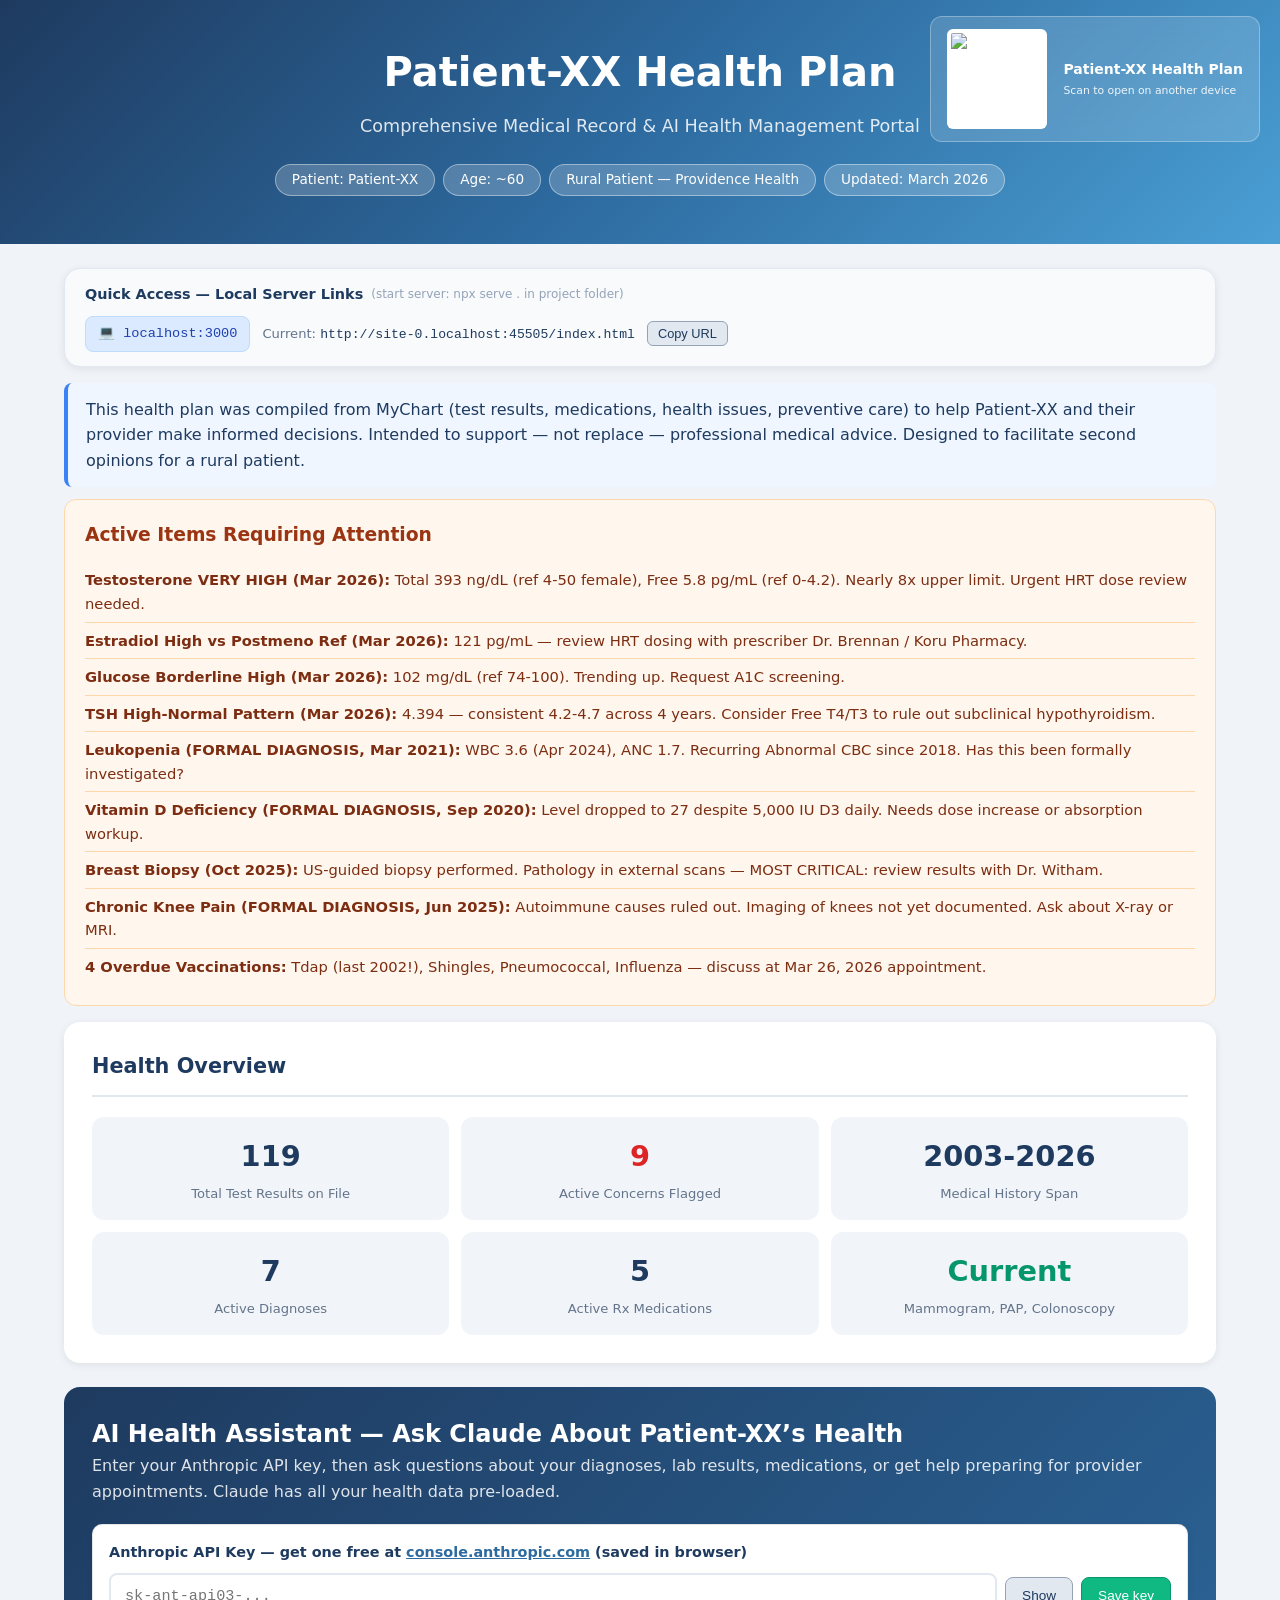
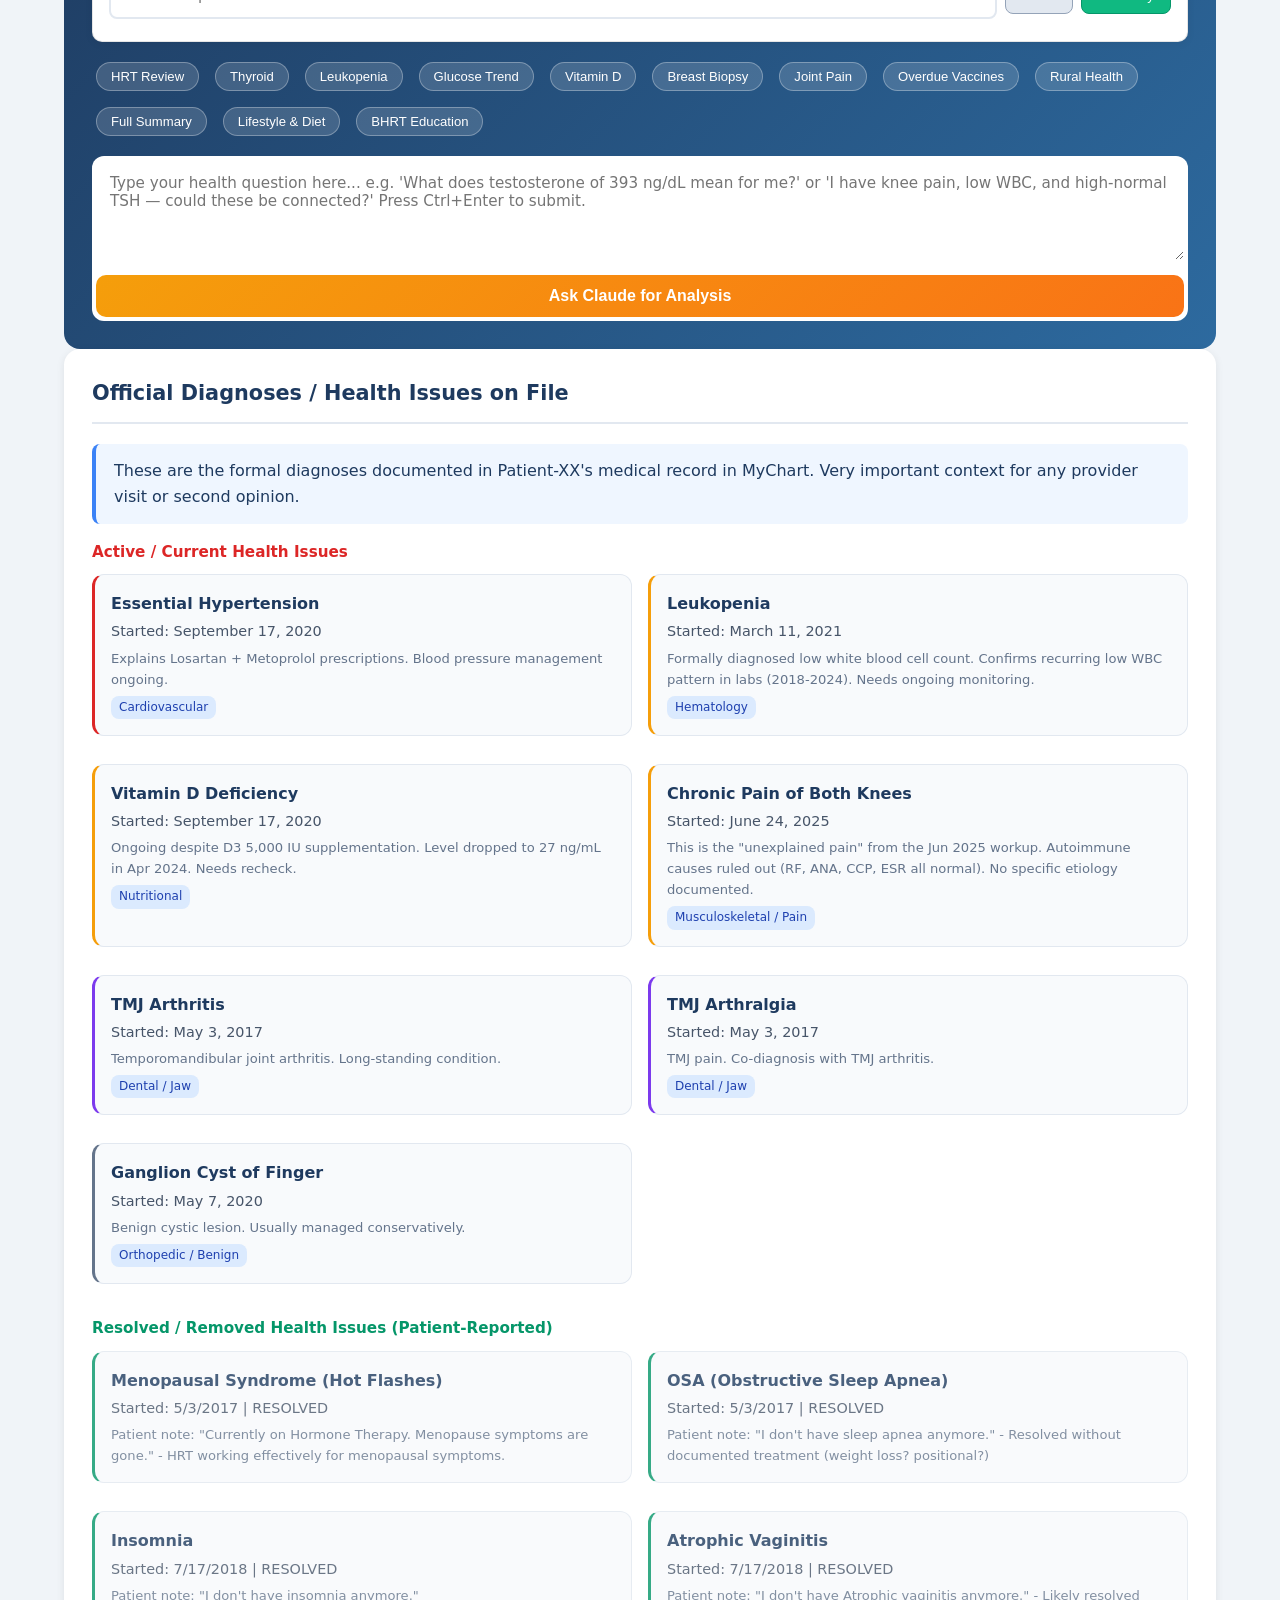
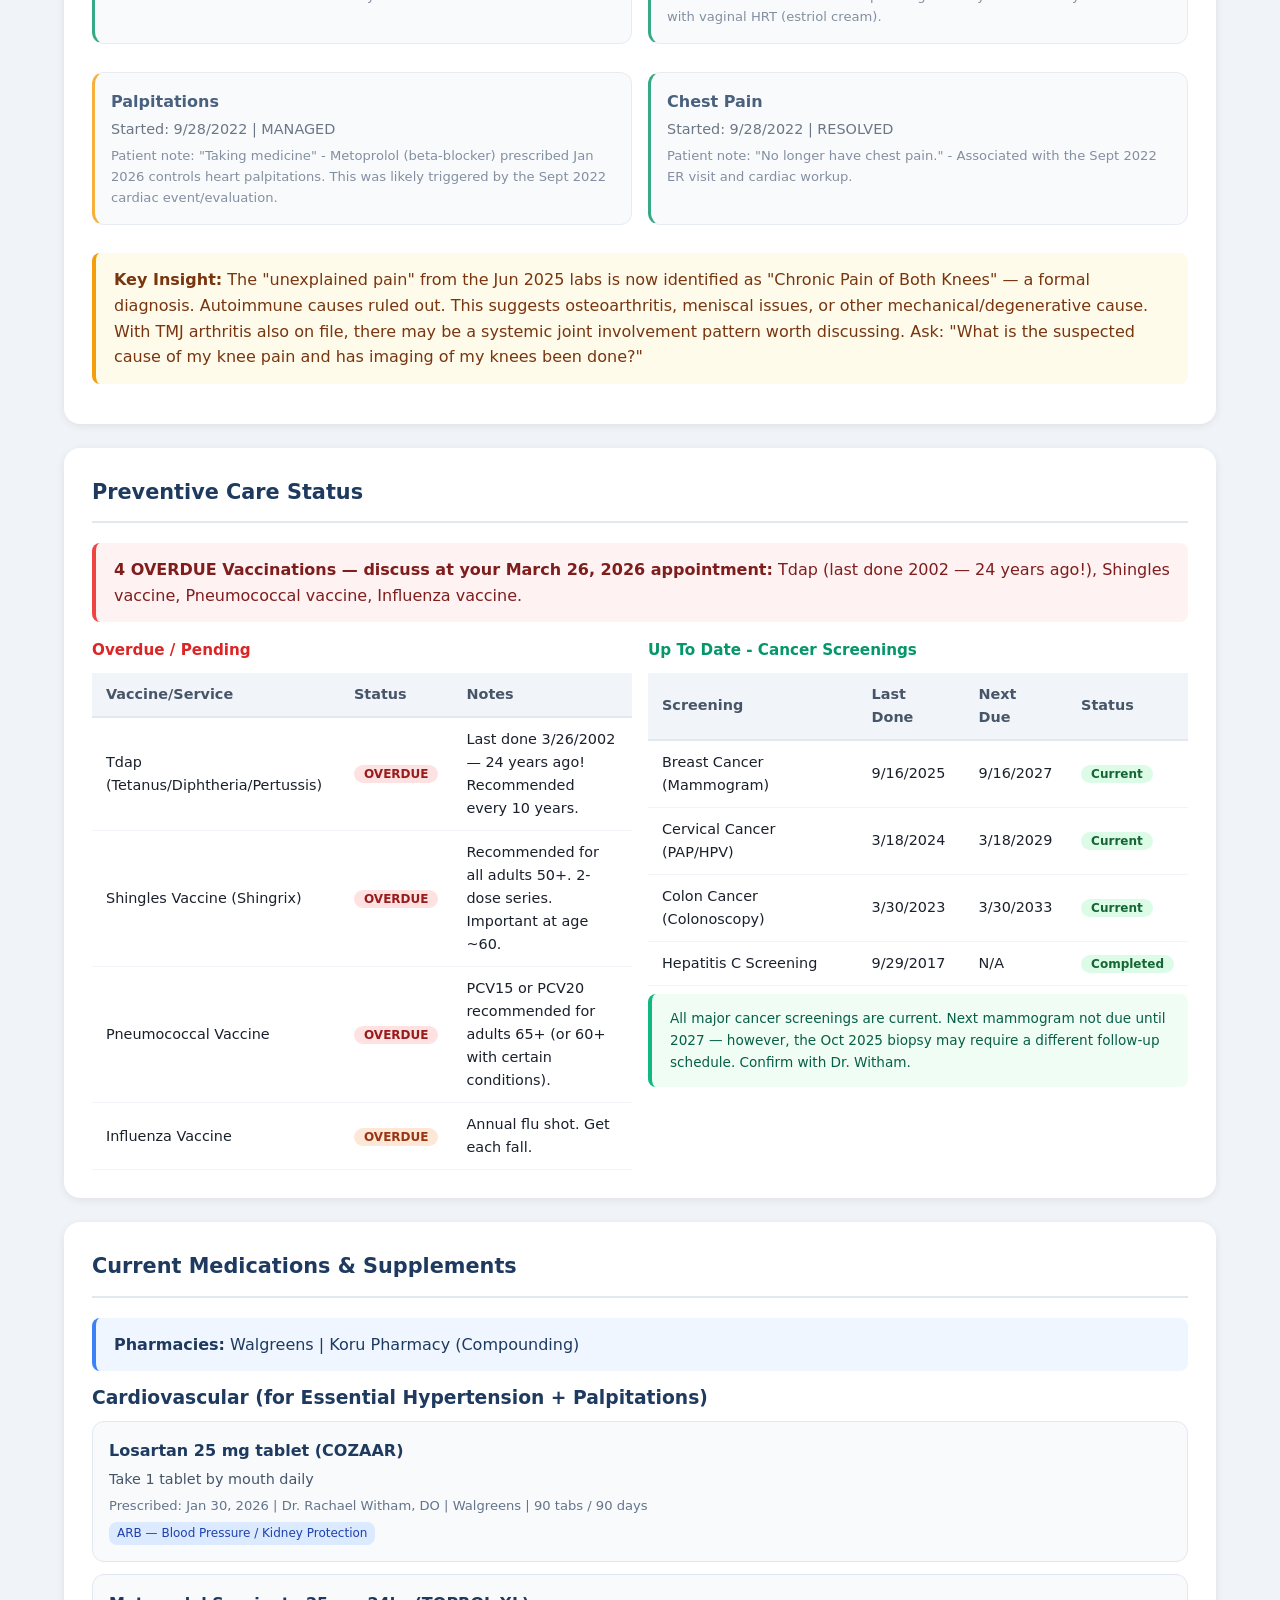
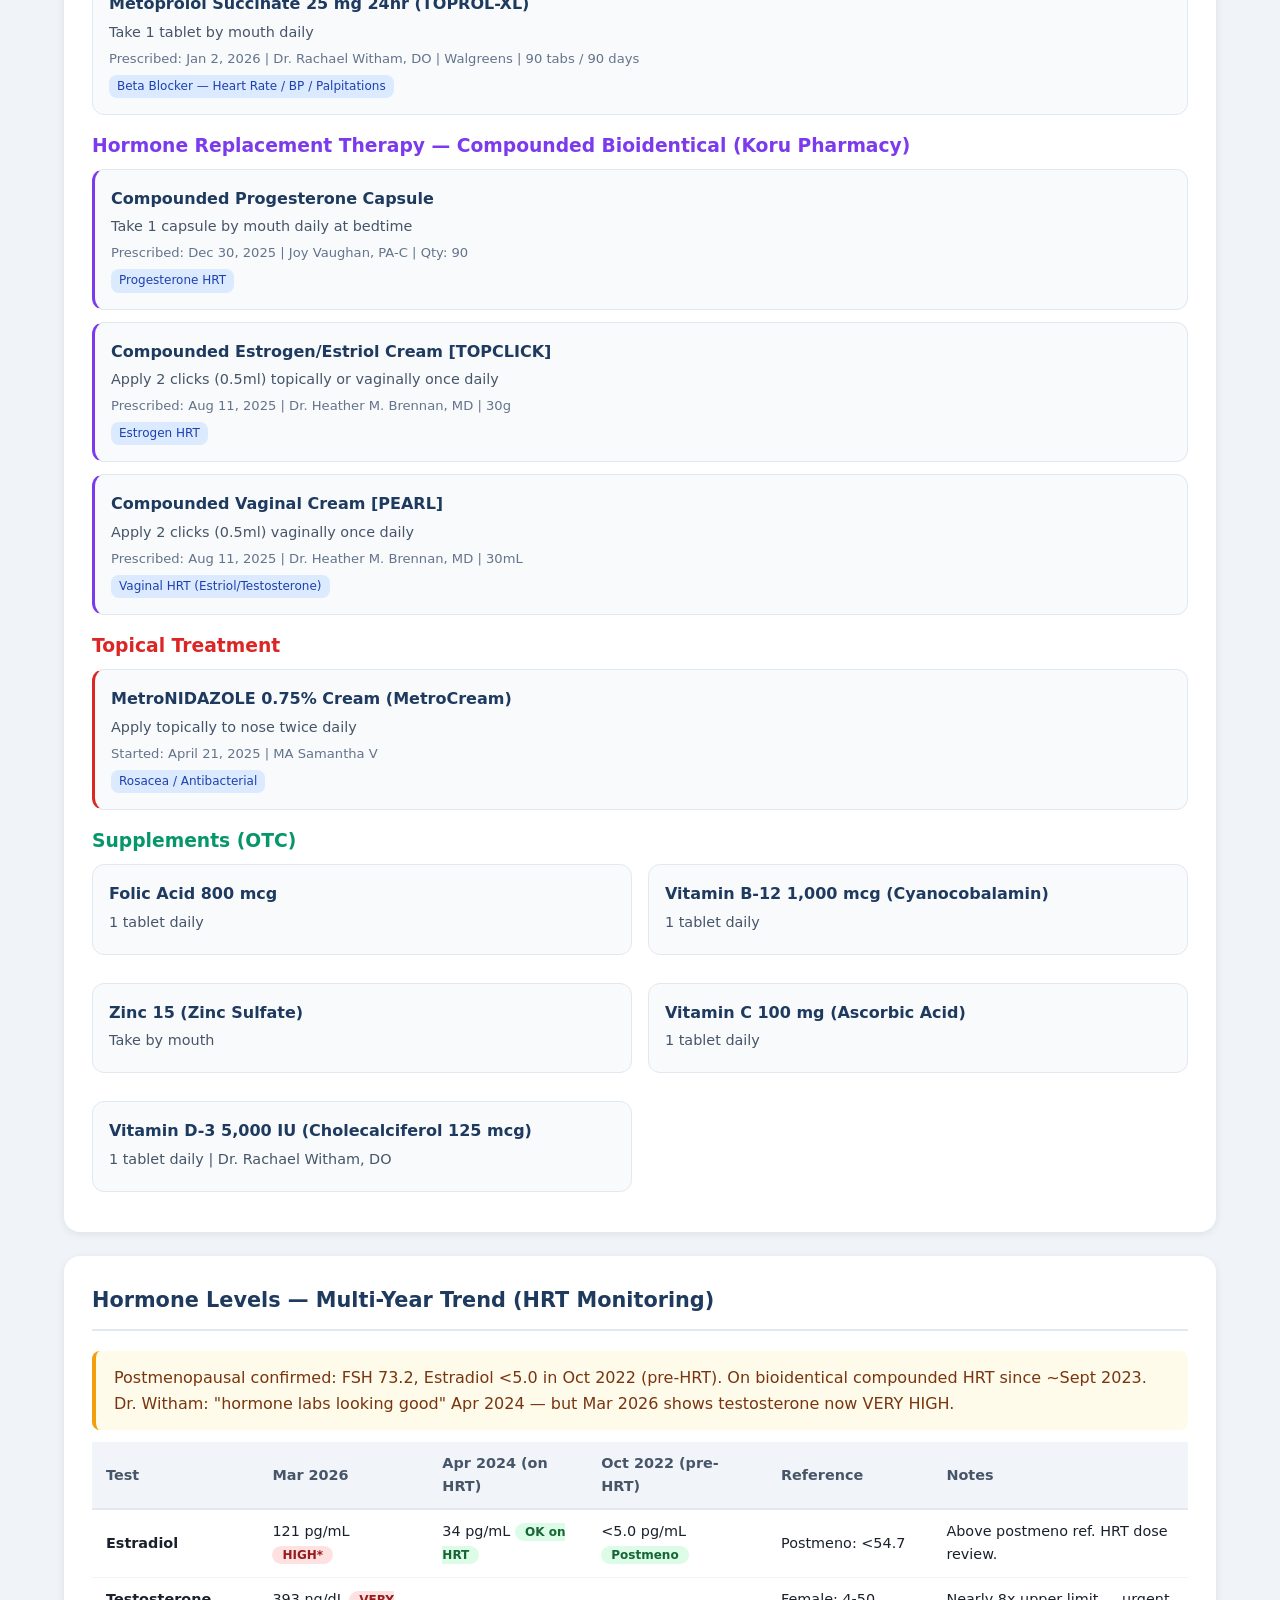
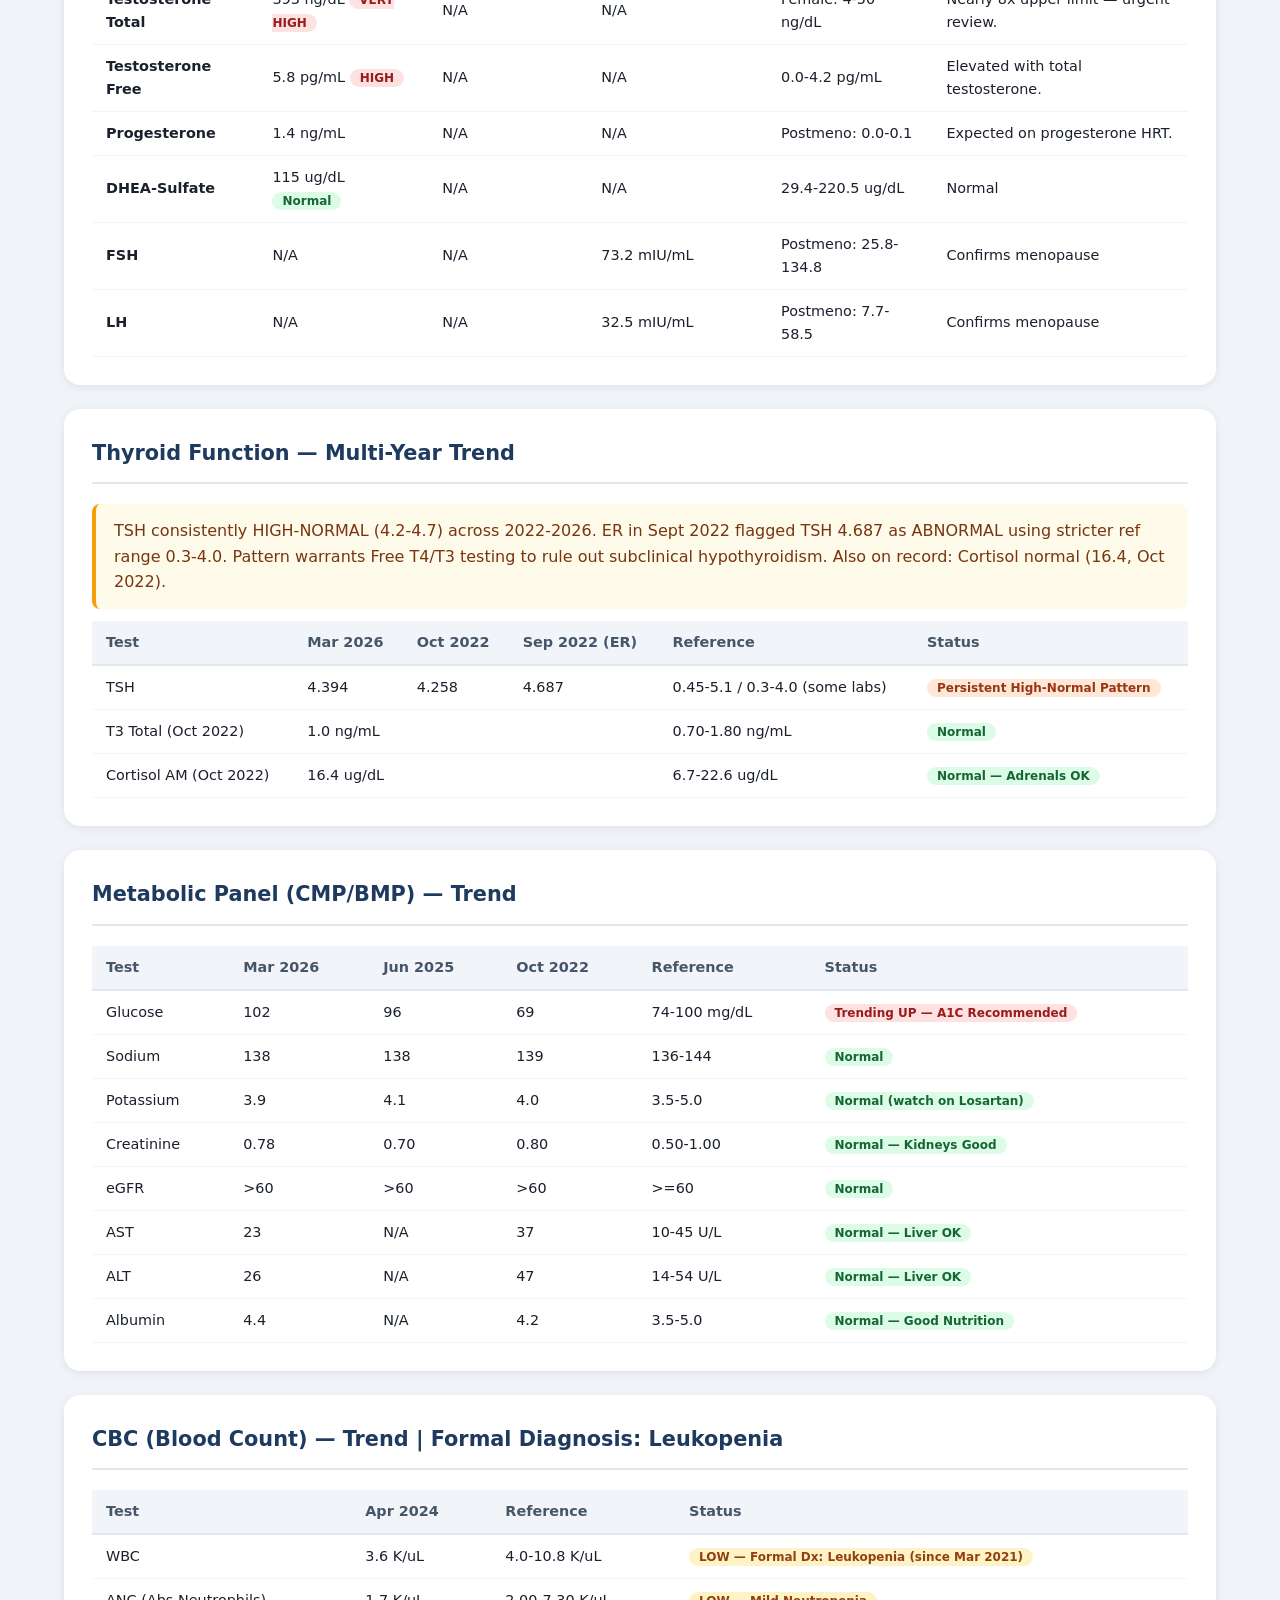
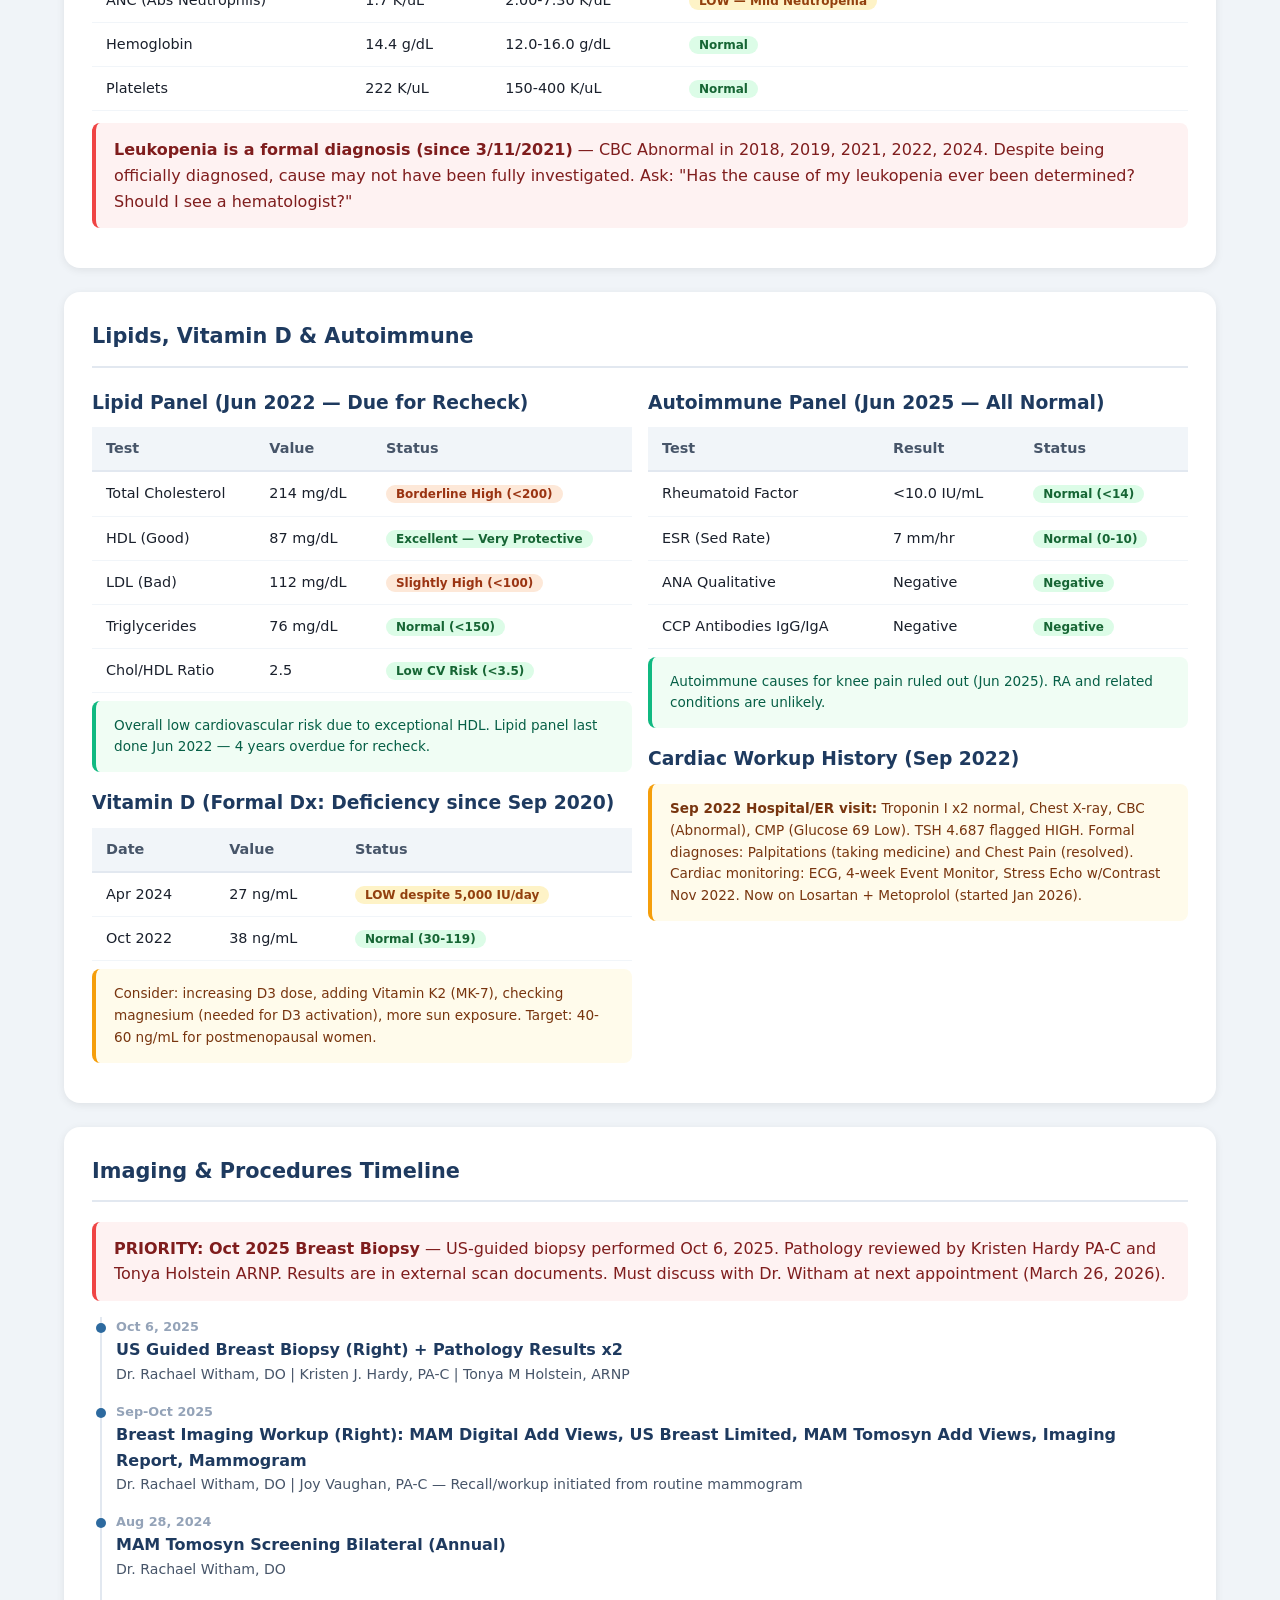
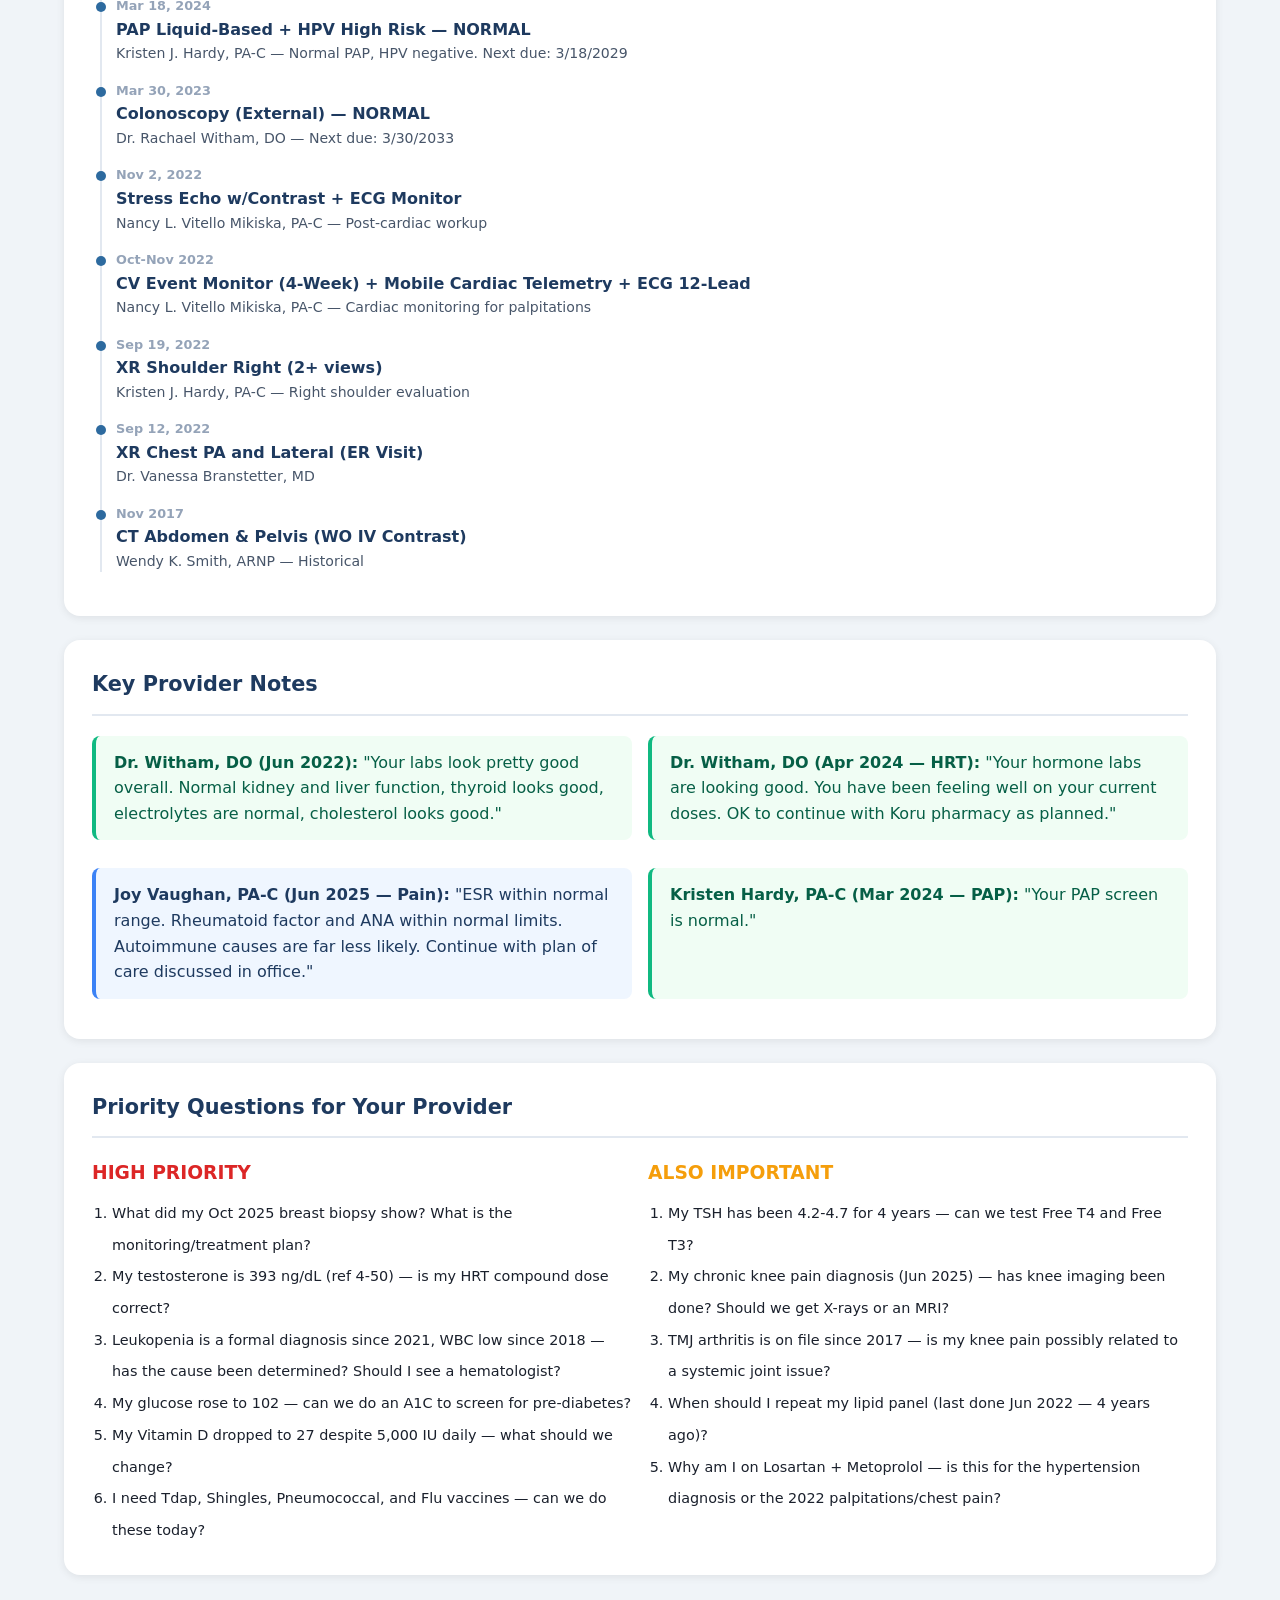
==== index.html @ 35c7b4db "Anonymize to Patient XX, add .gitignore, prep for public repo (2026-05-24) - Rename kirstenMD.html →" ====
<!DOCTYPE html>
<html lang="en">
<head>
<meta charset="UTF-8">
<meta name="viewport" content="width=device-width, initial-scale=1.0">
<title>Patient Health Plan</title>
<link rel="stylesheet" href="styles.css">
</head>
<body>
<div class="hero" style="position:relative;">
  <div class="qr-section" style="position:absolute;top:16px;right:20px;">
    <div class="qr-inner">
      <div id="qrcode"></div>
      <div class="qr-label">
        <strong id="qr-title">Patient Health Plan</strong><br>
        <small>Scan to open on another device</small>
      </div>
    </div>
  </div>
  <h1>Patient Health Plan</h1>
  <div class="subtitle">Comprehensive Medical Record &amp; AI Health Management Portal</div>
  <div id="patient-badges" style="margin-top:16px"></div>
</div>
<div class="container">
<div class="section" style="padding:14px 20px;margin-bottom:16px;background:#f8fafc;border:1px solid #e2e8f0">
  <div style="display:flex;align-items:center;gap:8px;margin-bottom:10px">
    <span style="font-weight:700;color:#1e3a5f;font-size:.9rem">Quick Access — Local Server Links</span>
    <span style="font-size:.75rem;color:#94a3b8">(start server: npx serve . in project folder)</span>
  </div>
  <div style="display:flex;flex-wrap:wrap;gap:12px;align-items:center">
    <a href="http://localhost:3000" target="_blank" style="display:inline-flex;align-items:center;gap:6px;background:#dbeafe;color:#1e40af;border-radius:8px;padding:6px 12px;font-size:.85rem;font-family:monospace;text-decoration:none;border:1px solid #bfdbfe">&#x1F4BB; localhost:3000</a>
<span style="font-size:.82rem;color:#64748b">Current: <span id="currentUrl" style="font-family:monospace;color:#1e3a5f"></span></span>
    <button onclick="navigator.clipboard.writeText(window.location.href).then(function(){var b=document.getElementById('cpyBtn');b.textContent='Copied!';setTimeout(function(){b.textContent='Copy URL'},1500)})" id="cpyBtn" style="padding:4px 10px;border:1px solid #94a3b8;border-radius:6px;background:#e2e8f0;font-size:.8rem;cursor:pointer;color:#1e3a5f">Copy URL</button>
  </div>
</div>
<!-- ============================================================ -->
<!-- PATIENT DATA SECTIONS — Update everything below for each    -->
<!-- new patient. Also update patient-data.js (CTX + metadata).  -->
<!-- ============================================================ -->
<div class="ab-info">This health plan was compiled from MyChart (test results, medications, health issues, preventive care) to help Patient-XX and their provider make informed decisions. Intended to support — not replace — professional medical advice. Designed to facilitate second opinions for a rural patient.</div><div class="kf"><h3>Active Items Requiring Attention</h3><ul>
<li><strong>Testosterone VERY HIGH (Mar 2026):</strong> Total 393 ng/dL (ref 4-50 female), Free 5.8 pg/mL (ref 0-4.2). Nearly 8x upper limit. Urgent HRT dose review needed.</li>
<li><strong>Estradiol High vs Postmeno Ref (Mar 2026):</strong> 121 pg/mL — review HRT dosing with prescriber Dr. Brennan / Koru Pharmacy.</li>
<li><strong>Glucose Borderline High (Mar 2026):</strong> 102 mg/dL (ref 74-100). Trending up. Request A1C screening.</li>
<li><strong>TSH High-Normal Pattern (Mar 2026):</strong> 4.394 — consistent 4.2-4.7 across 4 years. Consider Free T4/T3 to rule out subclinical hypothyroidism.</li>
<li><strong>Leukopenia (FORMAL DIAGNOSIS, Mar 2021):</strong> WBC 3.6 (Apr 2024), ANC 1.7. Recurring Abnormal CBC since 2018. Has this been formally investigated?</li>
<li><strong>Vitamin D Deficiency (FORMAL DIAGNOSIS, Sep 2020):</strong> Level dropped to 27 despite 5,000 IU D3 daily. Needs dose increase or absorption workup.</li>
<li><strong>Breast Biopsy (Oct 2025):</strong> US-guided biopsy performed. Pathology in external scans — MOST CRITICAL: review results with Dr. Witham.</li>
<li><strong>Chronic Knee Pain (FORMAL DIAGNOSIS, Jun 2025):</strong> Autoimmune causes ruled out. Imaging of knees not yet documented. Ask about X-ray or MRI.</li>
<li><strong>4 Overdue Vaccinations:</strong> Tdap (last 2002!), Shingles, Pneumococcal, Influenza — discuss at Mar 26, 2026 appointment.</li>
</ul></div><div class="section"><div class="section-title">Health Overview</div>
<div class="grid-3">
<div class="sc"><div class="sv">119</div><div class="sl">Total Test Results on File</div></div>
<div class="sc"><div class="sv" style="color:#dc2626">9</div><div class="sl">Active Concerns Flagged</div></div>
<div class="sc"><div class="sv">2003-2026</div><div class="sl">Medical History Span</div></div>
<div class="sc"><div class="sv">7</div><div class="sl">Active Diagnoses</div></div>
<div class="sc"><div class="sv">5</div><div class="sl">Active Rx Medications</div></div>
<div class="sc"><div class="sv" style="color:#059669">Current</div><div class="sl">Mammogram, PAP, Colonoscopy</div></div>
</div></div><div class="ai-box">
<h2>AI Health Assistant — Ask Claude About Patient-XX's Health</h2>
<p style="opacity:.85;margin-bottom:20px">Enter your Anthropic API key, then ask questions about your diagnoses, lab results, medications, or get help preparing for provider appointments. Claude has all your health data pre-loaded.</p>
<div class="api-key-box" style="margin-bottom:16px;background:white;border-radius:10px;padding:16px;border:1px solid rgba(0,0,0,.1);box-shadow:0 2px 8px rgba(0,0,0,.06)">
<label for="apiKey" style="font-size:.9rem;color:#1e3a5f;display:block;margin-bottom:8px;font-weight:600">Anthropic API Key — get one free at <a href="https://console.anthropic.com" target="_blank" rel="noopener" style="color:#2d6a9f;text-decoration:underline">console.anthropic.com</a> (saved in browser)</label>
<div style="display:flex;gap:8px;align-items:center;flex-wrap:wrap">
<input type="password" id="apiKey" placeholder="sk-ant-api03-..." autocomplete="off" tabindex="1" style="flex:1;min-width:200px;padding:12px 14px;border-radius:8px;border:2px solid #e2e8f0;font-size:.95rem;color:#1a202c;background:#fff;font-family:monospace" aria-label="API Key">
<button type="button" id="apiKeyToggle" style="padding:10px 16px;border-radius:8px;border:1px solid #94a3b8;background:#e2e8f0;color:#1e3a5f;font-size:.85rem;cursor:pointer;white-space:nowrap">Show</button>
<button type="button" id="apiKeySave" style="padding:10px 16px;border-radius:8px;border:1px solid #059669;background:#10b981;color:white;font-size:.85rem;cursor:pointer">Save key</button>
</div>
<span id="apiKeyStatus" style="font-size:.8rem;color:#059669;margin-top:6px;display:block"></span>
</div>
<div style="display:flex;flex-wrap:wrap;gap:8px;margin-bottom:16px">
<button class="qbtn" onclick="sq('What do my most recent hormone levels mean for my HRT dosing?')">HRT Review</button>
<button class="qbtn" onclick="sq('My TSH has been 4.2-4.7 for years. Could I have subclinical hypothyroidism?')">Thyroid</button>
<button class="qbtn" onclick="sq('I have a formal diagnosis of leukopenia since 2021 with WBC low since 2018. What could cause this?')">Leukopenia</button>
<button class="qbtn" onclick="sq('My glucose rose from 96 to 102. Should I be concerned about diabetes risk?')">Glucose Trend</button>
<button class="qbtn" onclick="sq('My Vitamin D dropped to 27 despite 5,000 IU daily. What should I do?')">Vitamin D</button>
<button class="qbtn" onclick="sq('I had a breast biopsy in Oct 2025. What follow-up questions should I ask my doctor?')">Breast Biopsy</button>
<button class="qbtn" onclick="sq('I have chronic knee pain and TMJ arthritis. Could these be related? What could be causing both?')">Joint Pain</button>
<button class="qbtn" onclick="sq('What vaccines am I overdue for and why are they important at age 60?')">Overdue Vaccines</button>
<button class="qbtn" onclick="sq('I am a rural patient with limited specialist access. What telehealth and second opinion options should I know about?')">Rural Health</button>
<button class="qbtn" onclick="sq('Can you give me a complete summary of my most important health priorities and what to discuss at my next appointment?')">Full Summary</button>
<button class="qbtn" onclick="sq('What lifestyle changes, supplements, and diet modifications would help my specific health issues?')">Lifestyle &amp; Diet</button>
<button class="qbtn" onclick="sq('What are the most important things to know about bioidentical compounded HRT and monitoring at my age?')">BHRT Education</button>
</div>
<div style="background:white;border-radius:12px;padding:4px">
<textarea class="ai-textarea" id="aiQ" placeholder="Type your health question here... e.g. 'What does testosterone of 393 ng/dL mean for me?' or 'I have knee pain, low WBC, and high-normal TSH — could these be connected?' Press Ctrl+Enter to submit."></textarea>
<button class="ai-btn" onclick="askC()">Ask Claude for Analysis</button>
</div>
<div id="loading" style="display:none;text-align:center;color:rgba(255,255,255,.9);padding:20px;font-size:1rem"><span style="display:inline-block;width:20px;height:20px;border:2px solid rgba(255,255,255,.4);border-top-color:white;border-radius:50%;animation:spin .8s linear infinite;vertical-align:middle;margin-right:10px"></span>Analyzing your complete health record with Claude...</div>
<div class="ai-response" id="aiR"></div>
</div><div class="section"><div class="section-title">Official Diagnoses / Health Issues on File</div>
<div class="ab-info" style="margin-bottom:16px">These are the formal diagnoses documented in Patient-XX's medical record in MyChart. Very important context for any provider visit or second opinion.</div>

<h3 style="color:#dc2626;margin-bottom:10px;font-size:.95rem">Active / Current Health Issues</h3>
<div class="grid-2">
<div class="mc" style="border-left:3px solid #dc2626"><div class="mn">Essential Hypertension</div><div class="md">Started: September 17, 2020</div><div class="mm">Explains Losartan + Metoprolol prescriptions. Blood pressure management ongoing.</div><span class="mt">Cardiovascular</span></div>
<div class="mc" style="border-left:3px solid #f59e0b"><div class="mn">Leukopenia</div><div class="md">Started: March 11, 2021</div><div class="mm">Formally diagnosed low white blood cell count. Confirms recurring low WBC pattern in labs (2018-2024). Needs ongoing monitoring.</div><span class="mt">Hematology</span></div>
<div class="mc" style="border-left:3px solid #f59e0b"><div class="mn">Vitamin D Deficiency</div><div class="md">Started: September 17, 2020</div><div class="mm">Ongoing despite D3 5,000 IU supplementation. Level dropped to 27 ng/mL in Apr 2024. Needs recheck.</div><span class="mt">Nutritional</span></div>
<div class="mc" style="border-left:3px solid #f59e0b"><div class="mn">Chronic Pain of Both Knees</div><div class="md">Started: June 24, 2025</div><div class="mm">This is the "unexplained pain" from the Jun 2025 workup. Autoimmune causes ruled out (RF, ANA, CCP, ESR all normal). No specific etiology documented.</div><span class="mt">Musculoskeletal / Pain</span></div>
<div class="mc" style="border-left:3px solid #7c3aed"><div class="mn">TMJ Arthritis</div><div class="md">Started: May 3, 2017</div><div class="mm">Temporomandibular joint arthritis. Long-standing condition.</div><span class="mt">Dental / Jaw</span></div>
<div class="mc" style="border-left:3px solid #7c3aed"><div class="mn">TMJ Arthralgia</div><div class="md">Started: May 3, 2017</div><div class="mm">TMJ pain. Co-diagnosis with TMJ arthritis.</div><span class="mt">Dental / Jaw</span></div>
<div class="mc" style="border-left:3px solid #64748b"><div class="mn">Ganglion Cyst of Finger</div><div class="md">Started: May 7, 2020</div><div class="mm">Benign cystic lesion. Usually managed conservatively.</div><span class="mt">Orthopedic / Benign</span></div>
</div>

<h3 style="color:#059669;margin:20px 0 10px;font-size:.95rem">Resolved / Removed Health Issues (Patient-Reported)</h3>
<div class="grid-2">
<div class="mc" style="opacity:.8;border-left:3px solid #059669"><div class="mn">Menopausal Syndrome (Hot Flashes)</div><div class="md">Started: 5/3/2017 | RESOLVED</div><div class="mm">Patient note: "Currently on Hormone Therapy. Menopause symptoms are gone." - HRT working effectively for menopausal symptoms.</div></div>
<div class="mc" style="opacity:.8;border-left:3px solid #059669"><div class="mn">OSA (Obstructive Sleep Apnea)</div><div class="md">Started: 5/3/2017 | RESOLVED</div><div class="mm">Patient note: "I don't have sleep apnea anymore." - Resolved without documented treatment (weight loss? positional?)</div></div>
<div class="mc" style="opacity:.8;border-left:3px solid #059669"><div class="mn">Insomnia</div><div class="md">Started: 7/17/2018 | RESOLVED</div><div class="mm">Patient note: "I don't have insomnia anymore."</div></div>
<div class="mc" style="opacity:.8;border-left:3px solid #059669"><div class="mn">Atrophic Vaginitis</div><div class="md">Started: 7/17/2018 | RESOLVED</div><div class="mm">Patient note: "I don't have Atrophic vaginitis anymore." - Likely resolved with vaginal HRT (estriol cream).</div></div>
<div class="mc" style="opacity:.8;border-left:3px solid #f59e0b"><div class="mn">Palpitations</div><div class="md">Started: 9/28/2022 | MANAGED</div><div class="mm">Patient note: "Taking medicine" - Metoprolol (beta-blocker) prescribed Jan 2026 controls heart palpitations. This was likely triggered by the Sept 2022 cardiac event/evaluation.</div></div>
<div class="mc" style="opacity:.8;border-left:3px solid #059669"><div class="mn">Chest Pain</div><div class="md">Started: 9/28/2022 | RESOLVED</div><div class="mm">Patient note: "No longer have chest pain." - Associated with the Sept 2022 ER visit and cardiac workup.</div></div>
</div>

<div class="ab-warn" style="margin-top:16px"><strong>Key Insight:</strong> The "unexplained pain" from the Jun 2025 labs is now identified as "Chronic Pain of Both Knees" — a formal diagnosis. Autoimmune causes ruled out. This suggests osteoarthritis, meniscal issues, or other mechanical/degenerative cause. With TMJ arthritis also on file, there may be a systemic joint involvement pattern worth discussing. Ask: "What is the suspected cause of my knee pain and has imaging of my knees been done?"</div>
</div><div class="section"><div class="section-title">Preventive Care Status</div>
<div class="ab-err" style="margin-bottom:16px"><strong>4 OVERDUE Vaccinations — discuss at your March 26, 2026 appointment:</strong> Tdap (last done 2002 — 24 years ago!), Shingles vaccine, Pneumococcal vaccine, Influenza vaccine.</div>

<div class="grid-2">
<div>
<h3 style="color:#dc2626;margin-bottom:10px;font-size:.95rem">Overdue / Pending</h3>
<table class="lab-table"><thead><tr><th>Vaccine/Service</th><th>Status</th><th>Notes</th></tr></thead><tbody>
<tr><td>Tdap (Tetanus/Diphtheria/Pertussis)</td><td><span class="h">OVERDUE</span></td><td>Last done 3/26/2002 — 24 years ago! Recommended every 10 years.</td></tr>
<tr><td>Shingles Vaccine (Shingrix)</td><td><span class="h">OVERDUE</span></td><td>Recommended for all adults 50+. 2-dose series. Important at age ~60.</td></tr>
<tr><td>Pneumococcal Vaccine</td><td><span class="h">OVERDUE</span></td><td>PCV15 or PCV20 recommended for adults 65+ (or 60+ with certain conditions).</td></tr>
<tr><td>Influenza Vaccine</td><td><span class="ab">OVERDUE</span></td><td>Annual flu shot. Get each fall.</td></tr>
</tbody></table>
</div>
<div>
<h3 style="color:#059669;margin-bottom:10px;font-size:.95rem">Up To Date - Cancer Screenings</h3>
<table class="lab-table"><thead><tr><th>Screening</th><th>Last Done</th><th>Next Due</th><th>Status</th></tr></thead><tbody>
<tr><td>Breast Cancer (Mammogram)</td><td>9/16/2025</td><td>9/16/2027</td><td><span class="n">Current</span></td></tr>
<tr><td>Cervical Cancer (PAP/HPV)</td><td>3/18/2024</td><td>3/18/2029</td><td><span class="n">Current</span></td></tr>
<tr><td>Colon Cancer (Colonoscopy)</td><td>3/30/2023</td><td>3/30/2033</td><td><span class="n">Current</span></td></tr>
<tr><td>Hepatitis C Screening</td><td>9/29/2017</td><td>N/A</td><td><span class="n">Completed</span></td></tr>
</tbody></table>
<div class="ab-ok" style="margin-top:8px;font-size:.85rem">All major cancer screenings are current. Next mammogram not due until 2027 — however, the Oct 2025 biopsy may require a different follow-up schedule. Confirm with Dr. Witham.</div>
</div>
</div></div><div class="section"><div class="section-title">Current Medications &amp; Supplements</div>
<div class="ab-info"><strong>Pharmacies:</strong> Walgreens | Koru Pharmacy (Compounding)</div>
<h3 style="color:#1e3a5f;margin:12px 0 8px">Cardiovascular (for Essential Hypertension + Palpitations)</h3>
<div class="mc"><div class="mn">Losartan 25 mg tablet (COZAAR)</div><div class="md">Take 1 tablet by mouth daily</div><div class="mm">Prescribed: Jan 30, 2026 | Dr. Rachael Witham, DO | Walgreens | 90 tabs / 90 days</div><span class="mt">ARB — Blood Pressure / Kidney Protection</span></div>
<div class="mc"><div class="mn">Metoprolol Succinate 25 mg 24hr (TOPROL-XL)</div><div class="md">Take 1 tablet by mouth daily</div><div class="mm">Prescribed: Jan 2, 2026 | Dr. Rachael Witham, DO | Walgreens | 90 tabs / 90 days</div><span class="mt">Beta Blocker — Heart Rate / BP / Palpitations</span></div>
<h3 style="color:#7c3aed;margin:16px 0 8px">Hormone Replacement Therapy — Compounded Bioidentical (Koru Pharmacy)</h3>
<div class="mc" style="border-left:3px solid #7c3aed"><div class="mn">Compounded Progesterone Capsule</div><div class="md">Take 1 capsule by mouth daily at bedtime</div><div class="mm">Prescribed: Dec 30, 2025 | Joy Vaughan, PA-C | Qty: 90</div><span class="mt">Progesterone HRT</span></div>
<div class="mc" style="border-left:3px solid #7c3aed"><div class="mn">Compounded Estrogen/Estriol Cream [TOPCLICK]</div><div class="md">Apply 2 clicks (0.5ml) topically or vaginally once daily</div><div class="mm">Prescribed: Aug 11, 2025 | Dr. Heather M. Brennan, MD | 30g</div><span class="mt">Estrogen HRT</span></div>
<div class="mc" style="border-left:3px solid #7c3aed"><div class="mn">Compounded Vaginal Cream [PEARL]</div><div class="md">Apply 2 clicks (0.5ml) vaginally once daily</div><div class="mm">Prescribed: Aug 11, 2025 | Dr. Heather M. Brennan, MD | 30mL</div><span class="mt">Vaginal HRT (Estriol/Testosterone)</span></div>
<h3 style="color:#dc2626;margin:16px 0 8px">Topical Treatment</h3>
<div class="mc" style="border-left:3px solid #dc2626"><div class="mn">MetroNIDAZOLE 0.75% Cream (MetroCream)</div><div class="md">Apply topically to nose twice daily</div><div class="mm">Started: April 21, 2025 | MA Samantha V</div><span class="mt">Rosacea / Antibacterial</span></div>
<h3 style="color:#059669;margin:16px 0 8px">Supplements (OTC)</h3>
<div class="grid-2">
<div class="mc"><div class="mn">Folic Acid 800 mcg</div><div class="md">1 tablet daily</div></div>
<div class="mc"><div class="mn">Vitamin B-12 1,000 mcg (Cyanocobalamin)</div><div class="md">1 tablet daily</div></div>
<div class="mc"><div class="mn">Zinc 15 (Zinc Sulfate)</div><div class="md">Take by mouth</div></div>
<div class="mc"><div class="mn">Vitamin C 100 mg (Ascorbic Acid)</div><div class="md">1 tablet daily</div></div>
<div class="mc"><div class="mn">Vitamin D-3 5,000 IU (Cholecalciferol 125 mcg)</div><div class="md">1 tablet daily | Dr. Rachael Witham, DO</div></div>
</div></div><div class="section"><div class="section-title">Hormone Levels — Multi-Year Trend (HRT Monitoring)</div>
<div class="ab-warn">Postmenopausal confirmed: FSH 73.2, Estradiol &lt;5.0 in Oct 2022 (pre-HRT). On bioidentical compounded HRT since ~Sept 2023. Dr. Witham: "hormone labs looking good" Apr 2024 — but Mar 2026 shows testosterone now VERY HIGH.</div>
<table class="lab-table" style="margin-top:12px"><thead><tr><th>Test</th><th>Mar 2026</th><th>Apr 2024 (on HRT)</th><th>Oct 2022 (pre-HRT)</th><th>Reference</th><th>Notes</th></tr></thead><tbody>
<tr><td><strong>Estradiol</strong></td><td>121 pg/mL <span class="h">HIGH*</span></td><td>34 pg/mL <span class="n">OK on HRT</span></td><td>&lt;5.0 pg/mL <span class="n">Postmeno</span></td><td>Postmeno: &lt;54.7</td><td>Above postmeno ref. HRT dose review.</td></tr>
<tr><td><strong>Testosterone Total</strong></td><td>393 ng/dL <span class="h">VERY HIGH</span></td><td>N/A</td><td>N/A</td><td>Female: 4-50 ng/dL</td><td>Nearly 8x upper limit — urgent review.</td></tr>
<tr><td><strong>Testosterone Free</strong></td><td>5.8 pg/mL <span class="h">HIGH</span></td><td>N/A</td><td>N/A</td><td>0.0-4.2 pg/mL</td><td>Elevated with total testosterone.</td></tr>
<tr><td><strong>Progesterone</strong></td><td>1.4 ng/mL</td><td>N/A</td><td>N/A</td><td>Postmeno: 0.0-0.1</td><td>Expected on progesterone HRT.</td></tr>
<tr><td><strong>DHEA-Sulfate</strong></td><td>115 ug/dL <span class="n">Normal</span></td><td>N/A</td><td>N/A</td><td>29.4-220.5 ug/dL</td><td>Normal</td></tr>
<tr><td><strong>FSH</strong></td><td>N/A</td><td>N/A</td><td>73.2 mIU/mL</td><td>Postmeno: 25.8-134.8</td><td>Confirms menopause</td></tr>
<tr><td><strong>LH</strong></td><td>N/A</td><td>N/A</td><td>32.5 mIU/mL</td><td>Postmeno: 7.7-58.5</td><td>Confirms menopause</td></tr>
</tbody></table></div><div class="section"><div class="section-title">Thyroid Function — Multi-Year Trend</div>
<div class="ab-warn">TSH consistently HIGH-NORMAL (4.2-4.7) across 2022-2026. ER in Sept 2022 flagged TSH 4.687 as ABNORMAL using stricter ref range 0.3-4.0. Pattern warrants Free T4/T3 testing to rule out subclinical hypothyroidism. Also on record: Cortisol normal (16.4, Oct 2022).</div>
<table class="lab-table" style="margin-top:12px"><thead><tr><th>Test</th><th>Mar 2026</th><th>Oct 2022</th><th>Sep 2022 (ER)</th><th>Reference</th><th>Status</th></tr></thead><tbody>
<tr><td>TSH</td><td>4.394</td><td>4.258</td><td>4.687</td><td>0.45-5.1 / 0.3-4.0 (some labs)</td><td><span class="ab">Persistent High-Normal Pattern</span></td></tr>
<tr><td>T3 Total (Oct 2022)</td><td colspan="3">1.0 ng/mL</td><td>0.70-1.80 ng/mL</td><td><span class="n">Normal</span></td></tr>
<tr><td>Cortisol AM (Oct 2022)</td><td colspan="3">16.4 ug/dL</td><td>6.7-22.6 ug/dL</td><td><span class="n">Normal — Adrenals OK</span></td></tr>
</tbody></table></div><div class="section"><div class="section-title">Metabolic Panel (CMP/BMP) — Trend</div>
<table class="lab-table"><thead><tr><th>Test</th><th>Mar 2026</th><th>Jun 2025</th><th>Oct 2022</th><th>Reference</th><th>Status</th></tr></thead><tbody>
<tr><td>Glucose</td><td>102</td><td>96</td><td>69</td><td>74-100 mg/dL</td><td><span class="h">Trending UP — A1C Recommended</span></td></tr>
<tr><td>Sodium</td><td>138</td><td>138</td><td>139</td><td>136-144</td><td><span class="n">Normal</span></td></tr>
<tr><td>Potassium</td><td>3.9</td><td>4.1</td><td>4.0</td><td>3.5-5.0</td><td><span class="n">Normal (watch on Losartan)</span></td></tr>
<tr><td>Creatinine</td><td>0.78</td><td>0.70</td><td>0.80</td><td>0.50-1.00</td><td><span class="n">Normal — Kidneys Good</span></td></tr>
<tr><td>eGFR</td><td>&gt;60</td><td>&gt;60</td><td>&gt;60</td><td>&gt;=60</td><td><span class="n">Normal</span></td></tr>
<tr><td>AST</td><td>23</td><td>N/A</td><td>37</td><td>10-45 U/L</td><td><span class="n">Normal — Liver OK</span></td></tr>
<tr><td>ALT</td><td>26</td><td>N/A</td><td>47</td><td>14-54 U/L</td><td><span class="n">Normal — Liver OK</span></td></tr>
<tr><td>Albumin</td><td>4.4</td><td>N/A</td><td>4.2</td><td>3.5-5.0</td><td><span class="n">Normal — Good Nutrition</span></td></tr>
</tbody></table></div><div class="section"><div class="section-title">CBC (Blood Count) — Trend | Formal Diagnosis: Leukopenia</div>
<table class="lab-table"><thead><tr><th>Test</th><th>Apr 2024</th><th>Reference</th><th>Status</th></tr></thead><tbody>
<tr><td>WBC</td><td>3.6 K/uL</td><td>4.0-10.8 K/uL</td><td><span class="l">LOW — Formal Dx: Leukopenia (since Mar 2021)</span></td></tr>
<tr><td>ANC (Abs Neutrophils)</td><td>1.7 K/uL</td><td>2.00-7.30 K/uL</td><td><span class="l">LOW — Mild Neutropenia</span></td></tr>
<tr><td>Hemoglobin</td><td>14.4 g/dL</td><td>12.0-16.0 g/dL</td><td><span class="n">Normal</span></td></tr>
<tr><td>Platelets</td><td>222 K/uL</td><td>150-400 K/uL</td><td><span class="n">Normal</span></td></tr>
</tbody></table>
<div class="ab-err" style="margin-top:12px"><strong>Leukopenia is a formal diagnosis (since 3/11/2021)</strong> — CBC Abnormal in 2018, 2019, 2021, 2022, 2024. Despite being officially diagnosed, cause may not have been fully investigated. Ask: "Has the cause of my leukopenia ever been determined? Should I see a hematologist?"</div></div><div class="section"><div class="section-title">Lipids, Vitamin D &amp; Autoimmune</div>
<div class="grid-2">
<div>
<h3 style="color:#1e3a5f;margin-bottom:10px">Lipid Panel (Jun 2022 — Due for Recheck)</h3>
<table class="lab-table"><thead><tr><th>Test</th><th>Value</th><th>Status</th></tr></thead><tbody>
<tr><td>Total Cholesterol</td><td>214 mg/dL</td><td><span class="ab">Borderline High (&lt;200)</span></td></tr>
<tr><td>HDL (Good)</td><td>87 mg/dL</td><td><span class="n">Excellent — Very Protective</span></td></tr>
<tr><td>LDL (Bad)</td><td>112 mg/dL</td><td><span class="ab">Slightly High (&lt;100)</span></td></tr>
<tr><td>Triglycerides</td><td>76 mg/dL</td><td><span class="n">Normal (&lt;150)</span></td></tr>
<tr><td>Chol/HDL Ratio</td><td>2.5</td><td><span class="n">Low CV Risk (&lt;3.5)</span></td></tr>
</tbody></table>
<div class="ab-ok" style="margin-top:8px;font-size:.85rem">Overall low cardiovascular risk due to exceptional HDL. Lipid panel last done Jun 2022 — 4 years overdue for recheck.</div>
<h3 style="color:#1e3a5f;margin:16px 0 10px">Vitamin D (Formal Dx: Deficiency since Sep 2020)</h3>
<table class="lab-table"><thead><tr><th>Date</th><th>Value</th><th>Status</th></tr></thead><tbody>
<tr><td>Apr 2024</td><td>27 ng/mL</td><td><span class="l">LOW despite 5,000 IU/day</span></td></tr>
<tr><td>Oct 2022</td><td>38 ng/mL</td><td><span class="n">Normal (30-119)</span></td></tr>
</tbody></table>
<div class="ab-warn" style="margin-top:8px;font-size:.85rem">Consider: increasing D3 dose, adding Vitamin K2 (MK-7), checking magnesium (needed for D3 activation), more sun exposure. Target: 40-60 ng/mL for postmenopausal women.</div>
</div>
<div>
<h3 style="color:#1e3a5f;margin-bottom:10px">Autoimmune Panel (Jun 2025 — All Normal)</h3>
<table class="lab-table"><thead><tr><th>Test</th><th>Result</th><th>Status</th></tr></thead><tbody>
<tr><td>Rheumatoid Factor</td><td>&lt;10.0 IU/mL</td><td><span class="n">Normal (&lt;14)</span></td></tr>
<tr><td>ESR (Sed Rate)</td><td>7 mm/hr</td><td><span class="n">Normal (0-10)</span></td></tr>
<tr><td>ANA Qualitative</td><td>Negative</td><td><span class="n">Negative</span></td></tr>
<tr><td>CCP Antibodies IgG/IgA</td><td>Negative</td><td><span class="n">Negative</span></td></tr>
</tbody></table>
<div class="ab-ok" style="margin-top:8px;font-size:.85rem">Autoimmune causes for knee pain ruled out (Jun 2025). RA and related conditions are unlikely.</div>
<h3 style="color:#1e3a5f;margin:16px 0 10px">Cardiac Workup History (Sep 2022)</h3>
<div class="ab-warn" style="font-size:.85rem"><strong>Sep 2022 Hospital/ER visit:</strong> Troponin I x2 normal, Chest X-ray, CBC (Abnormal), CMP (Glucose 69 Low). TSH 4.687 flagged HIGH. Formal diagnoses: Palpitations (taking medicine) and Chest Pain (resolved). Cardiac monitoring: ECG, 4-week Event Monitor, Stress Echo w/Contrast Nov 2022. Now on Losartan + Metoprolol (started Jan 2026).</div>
</div></div></div><div class="section"><div class="section-title">Imaging &amp; Procedures Timeline</div>
<div class="ab-err"><strong>PRIORITY: Oct 2025 Breast Biopsy</strong> — US-guided biopsy performed Oct 6, 2025. Pathology reviewed by Kristen Hardy PA-C and Tonya Holstein ARNP. Results are in external scan documents. Must discuss with Dr. Witham at next appointment (March 26, 2026).</div>
<div class="tl" style="margin-top:16px">
<div class="tli"><div class="d">Oct 6, 2025</div><div class="t">US Guided Breast Biopsy (Right) + Pathology Results x2</div><div class="dt">Dr. Rachael Witham, DO | Kristen J. Hardy, PA-C | Tonya M Holstein, ARNP</div></div>
<div class="tli"><div class="d">Sep-Oct 2025</div><div class="t">Breast Imaging Workup (Right): MAM Digital Add Views, US Breast Limited, MAM Tomosyn Add Views, Imaging Report, Mammogram</div><div class="dt">Dr. Rachael Witham, DO | Joy Vaughan, PA-C — Recall/workup initiated from routine mammogram</div></div>
<div class="tli"><div class="d">Aug 28, 2024</div><div class="t">MAM Tomosyn Screening Bilateral (Annual)</div><div class="dt">Dr. Rachael Witham, DO</div></div>
<div class="tli"><div class="d">Mar 18, 2024</div><div class="t">PAP Liquid-Based + HPV High Risk — NORMAL</div><div class="dt">Kristen J. Hardy, PA-C — Normal PAP, HPV negative. Next due: 3/18/2029</div></div>
<div class="tli"><div class="d">Mar 30, 2023</div><div class="t">Colonoscopy (External) — NORMAL</div><div class="dt">Dr. Rachael Witham, DO — Next due: 3/30/2033</div></div>
<div class="tli"><div class="d">Nov 2, 2022</div><div class="t">Stress Echo w/Contrast + ECG Monitor</div><div class="dt">Nancy L. Vitello Mikiska, PA-C — Post-cardiac workup</div></div>
<div class="tli"><div class="d">Oct-Nov 2022</div><div class="t">CV Event Monitor (4-Week) + Mobile Cardiac Telemetry + ECG 12-Lead</div><div class="dt">Nancy L. Vitello Mikiska, PA-C — Cardiac monitoring for palpitations</div></div>
<div class="tli"><div class="d">Sep 19, 2022</div><div class="t">XR Shoulder Right (2+ views)</div><div class="dt">Kristen J. Hardy, PA-C — Right shoulder evaluation</div></div>
<div class="tli"><div class="d">Sep 12, 2022</div><div class="t">XR Chest PA and Lateral (ER Visit)</div><div class="dt">Dr. Vanessa Branstetter, MD</div></div>
<div class="tli"><div class="d">Nov 2017</div><div class="t">CT Abdomen &amp; Pelvis (WO IV Contrast)</div><div class="dt">Wendy K. Smith, ARNP — Historical</div></div>
</div></div><div class="section"><div class="section-title">Key Provider Notes</div>
<div class="grid-2">
<div class="ab-ok"><strong>Dr. Witham, DO (Jun 2022):</strong> "Your labs look pretty good overall. Normal kidney and liver function, thyroid looks good, electrolytes are normal, cholesterol looks good."</div>
<div class="ab-ok"><strong>Dr. Witham, DO (Apr 2024 — HRT):</strong> "Your hormone labs are looking good. You have been feeling well on your current doses. OK to continue with Koru pharmacy as planned."</div>
<div class="ab-info"><strong>Joy Vaughan, PA-C (Jun 2025 — Pain):</strong> "ESR within normal range. Rheumatoid factor and ANA within normal limits. Autoimmune causes are far less likely. Continue with plan of care discussed in office."</div>
<div class="ab-ok"><strong>Kristen Hardy, PA-C (Mar 2024 — PAP):</strong> "Your PAP screen is normal."</div>
</div></div><div class="section"><div class="section-title">Priority Questions for Your Provider</div>
<div class="grid-2">
<div><h3 style="color:#dc2626;margin-bottom:10px">HIGH PRIORITY</h3>
<ol style="padding-left:20px;line-height:2.2;font-size:.9rem">
<li>What did my Oct 2025 breast biopsy show? What is the monitoring/treatment plan?</li>
<li>My testosterone is 393 ng/dL (ref 4-50) — is my HRT compound dose correct?</li>
<li>Leukopenia is a formal diagnosis since 2021, WBC low since 2018 — has the cause been determined? Should I see a hematologist?</li>
<li>My glucose rose to 102 — can we do an A1C to screen for pre-diabetes?</li>
<li>My Vitamin D dropped to 27 despite 5,000 IU daily — what should we change?</li>
<li>I need Tdap, Shingles, Pneumococcal, and Flu vaccines — can we do these today?</li>
</ol></div>
<div><h3 style="color:#f59e0b;margin-bottom:10px">ALSO IMPORTANT</h3>
<ol style="padding-left:20px;line-height:2.2;font-size:.9rem">
<li>My TSH has been 4.2-4.7 for 4 years — can we test Free T4 and Free T3?</li>
<li>My chronic knee pain diagnosis (Jun 2025) — has knee imaging been done? Should we get X-rays or an MRI?</li>
<li>TMJ arthritis is on file since 2017 — is my knee pain possibly related to a systemic joint issue?</li>
<li>When should I repeat my lipid panel (last done Jun 2022 — 4 years ago)?</li>
<li>Why am I on Losartan + Metoprolol — is this for the hypertension diagnosis or the 2022 palpitations/chest pain?</li>
</ol></div></div></div>
</div>
<script src="patient-data.js"></script>
<script src="app.js"></script>
</body>
</html>
---- styles.css ----
*{box-sizing:border-box;margin:0;padding:0}body{font-family:'Segoe UI',system-ui,sans-serif;background:#f0f4f8;color:#1a202c;line-height:1.6}.hero{background:linear-gradient(135deg,#1e3a5f,#2d6a9f,#4a9fd4);color:white;padding:40px;text-align:center}.hero h1{font-size:2.5rem;font-weight:700;margin-bottom:8px}.hero .subtitle{font-size:1.1rem;opacity:.85}.badge{display:inline-block;background:rgba(255,255,255,.2);border:1px solid rgba(255,255,255,.4);border-radius:20px;padding:4px 16px;margin:8px 4px;font-size:.85rem}.container{max-width:1200px;margin:0 auto;padding:24px}.section{background:white;border-radius:16px;padding:28px;margin-bottom:24px;box-shadow:0 2px 8px rgba(0,0,0,.08)}.section-title{font-size:1.3rem;font-weight:700;color:#1e3a5f;border-bottom:2px solid #e2e8f0;padding-bottom:12px;margin-bottom:20px}.grid-2{display:grid;grid-template-columns:1fr 1fr;gap:16px}@media(max-width:768px){.grid-2{grid-template-columns:1fr}}.grid-3{display:grid;grid-template-columns:1fr 1fr 1fr;gap:12px}@media(max-width:768px){.grid-3{grid-template-columns:1fr}}.lab-table{width:100%;border-collapse:collapse;font-size:.9rem}.lab-table th{background:#f1f5f9;color:#475569;font-weight:600;padding:10px 14px;text-align:left;border-bottom:2px solid #e2e8f0}.lab-table td{padding:10px 14px;border-bottom:1px solid #f1f5f9}.lab-table tr:hover{background:#f8fafc}.n{background:#dcfce7;color:#166534;border-radius:12px;padding:2px 10px;font-size:.75rem;font-weight:600}.h{background:#fee2e2;color:#991b1b;border-radius:12px;padding:2px 10px;font-size:.75rem;font-weight:600}.l{background:#fef3c7;color:#92400e;border-radius:12px;padding:2px 10px;font-size:.75rem;font-weight:600}.ab{background:#fde8d8;color:#9a3412;border-radius:12px;padding:2px 10px;font-size:.75rem;font-weight:600}.mc{background:#f8fafc;border:1px solid #e2e8f0;border-radius:12px;padding:16px;margin-bottom:12px}.mc .mn{font-weight:700;color:#1e3a5f}.mc .md{color:#475569;font-size:.9rem;margin:4px 0}.mc .mm{color:#64748b;font-size:.82rem}.mc .mt{display:inline-block;background:#dbeafe;color:#1e40af;border-radius:8px;padding:2px 8px;font-size:.75rem;margin-top:6px}.ab-warn{border-left:4px solid #f59e0b;background:#fffbeb;color:#78350f;border-radius:8px;padding:14px 18px;margin-bottom:12px}.ab-info{border-left:4px solid #3b82f6;background:#eff6ff;color:#1e3a5f;border-radius:8px;padding:14px 18px;margin-bottom:12px}.ab-ok{border-left:4px solid #10b981;background:#f0fdf4;color:#065f46;border-radius:8px;padding:14px 18px;margin-bottom:12px}.ab-err{border-left:4px solid #ef4444;background:#fef2f2;color:#7f1d1d;border-radius:8px;padding:14px 18px;margin-bottom:12px}.tl{position:relative;padding-left:24px}.tl::before{content:'';position:absolute;left:8px;top:0;bottom:0;width:2px;background:#e2e8f0}.tli{position:relative;margin-bottom:16px}.tli::before{content:'';position:absolute;left:-20px;top:6px;width:10px;height:10px;border-radius:50%;background:#2d6a9f}.tli .d{font-size:.8rem;color:#94a3b8;font-weight:600}.tli .t{font-weight:600;color:#1e3a5f}.tli .dt{font-size:.88rem;color:#475569}.ai-box{background:linear-gradient(135deg,#1e3a5f,#2d6a9f);border-radius:16px;padding:28px;color:white}.ai-textarea{width:100%;border:none;outline:none;padding:14px;font-size:.95rem;resize:vertical;min-height:100px;border-radius:10px;color:#1a202c;font-family:inherit}.ai-btn{background:linear-gradient(135deg,#f59e0b,#f97316);color:white;border:none;border-radius:10px;padding:12px 28px;font-size:1rem;font-weight:700;cursor:pointer;margin-top:8px;width:100%}.ai-response{background:white;border-radius:12px;padding:20px;margin-top:16px;color:#1a202c;display:none;font-size:.95rem;line-height:1.7}.ai-response.show{display:block}.qbtn{background:rgba(255,255,255,.15);border:1px solid rgba(255,255,255,.3);color:white;border-radius:20px;padding:6px 14px;font-size:.82rem;cursor:pointer;margin:4px}.sc{background:#f1f5f9;border-radius:12px;padding:16px;text-align:center}.sc .sv{font-size:1.8rem;font-weight:800;color:#1e3a5f}.sc .sl{font-size:.82rem;color:#64748b;margin-top:4px}.kf{background:#fff7ed;border:1px solid #fed7aa;border-radius:12px;padding:20px;margin-bottom:16px}.kf h3{color:#9a3412;font-weight:700;margin-bottom:12px}.kf ul{list-style:none;padding:0}.kf li{padding:6px 0;color:#7c2d12;border-bottom:1px solid #fed7aa;font-size:.92rem}.kf li:last-child{border:none}
/* QR Code Section */
.qr-section {
  background: rgba(255,255,255,0.15);
  backdrop-filter: blur(10px);
  border: 1px solid rgba(255,255,255,0.3);
  border-radius: 12px;
  padding: 12px 16px;
  display: flex;
  align-items: center;
  gap: 12px;
}
@media(max-width:768px){
  .hero{display:flex;flex-direction:column}
  .qr-section{position:static!important;margin-top:16px;justify-content:center;order:10}
}
.qr-inner {
  display: flex;
  align-items: center;
  gap: 16px;
}
#qrcode { min-width: 100px; min-height: 100px; }
#qrcode canvas, #qrcode img {
  border-radius: 6px;
  background: white;
  padding: 4px;
  display: block;
}
.qr-label {
  color: rgba(255,255,255,0.9);
  font-size: 13px;
  line-height: 1.5;
  text-align: left;
}
.qr-label strong {
  font-size: 14px;
  color: white;
}
@keyframes spin{to{transform:rotate(360deg)}}

/* ── Mobile / Responsive ───────────────────────────────────────── */
@media(max-width:768px){
  /* Hero */
  .hero{padding:20px 14px 24px}
  .hero h1{font-size:1.7rem}
  .hero .subtitle{font-size:.95rem}
  .badge{font-size:.75rem;padding:3px 10px;margin:4px 2px}

  /* Layout */
  .container{padding:10px}
  .section{padding:16px 14px;border-radius:12px}
  .section-title{font-size:1.1rem}

  /* AI box */
  .ai-box{padding:18px 14px}
  .ai-btn{font-size:.95rem;padding:10px 18px}

  /* Tables — allow horizontal scroll instead of overflow clipping */
  .lab-table{display:block;overflow-x:auto;-webkit-overflow-scrolling:touch}
  .lab-table th,.lab-table td{white-space:nowrap;padding:8px 10px}

  /* Stats grid */
  .sc .sv{font-size:1.5rem}

  /* Quick Access cheatsheet */
  #currentUrl{word-break:break-all;display:block;margin-top:4px}

  /* Med cards */
  .mc{padding:12px}

  /* Alert boxes */
  .ab-warn,.ab-info,.ab-ok,.ab-err{padding:10px 12px;font-size:.88rem}

  /* Timeline */
  .tl{padding-left:18px}
}

/* Extra-small screens (< 480px) */
@media(max-width:480px){
  .hero h1{font-size:1.4rem}
  .hero .subtitle{font-size:.88rem}
  .container{padding:6px}
  .section{padding:12px 10px}
  .lab-table th,.lab-table td{font-size:.8rem;padding:7px 8px}
  .qbtn{font-size:.78rem;padding:5px 10px}
  .badge{font-size:.72rem;padding:2px 8px}
}
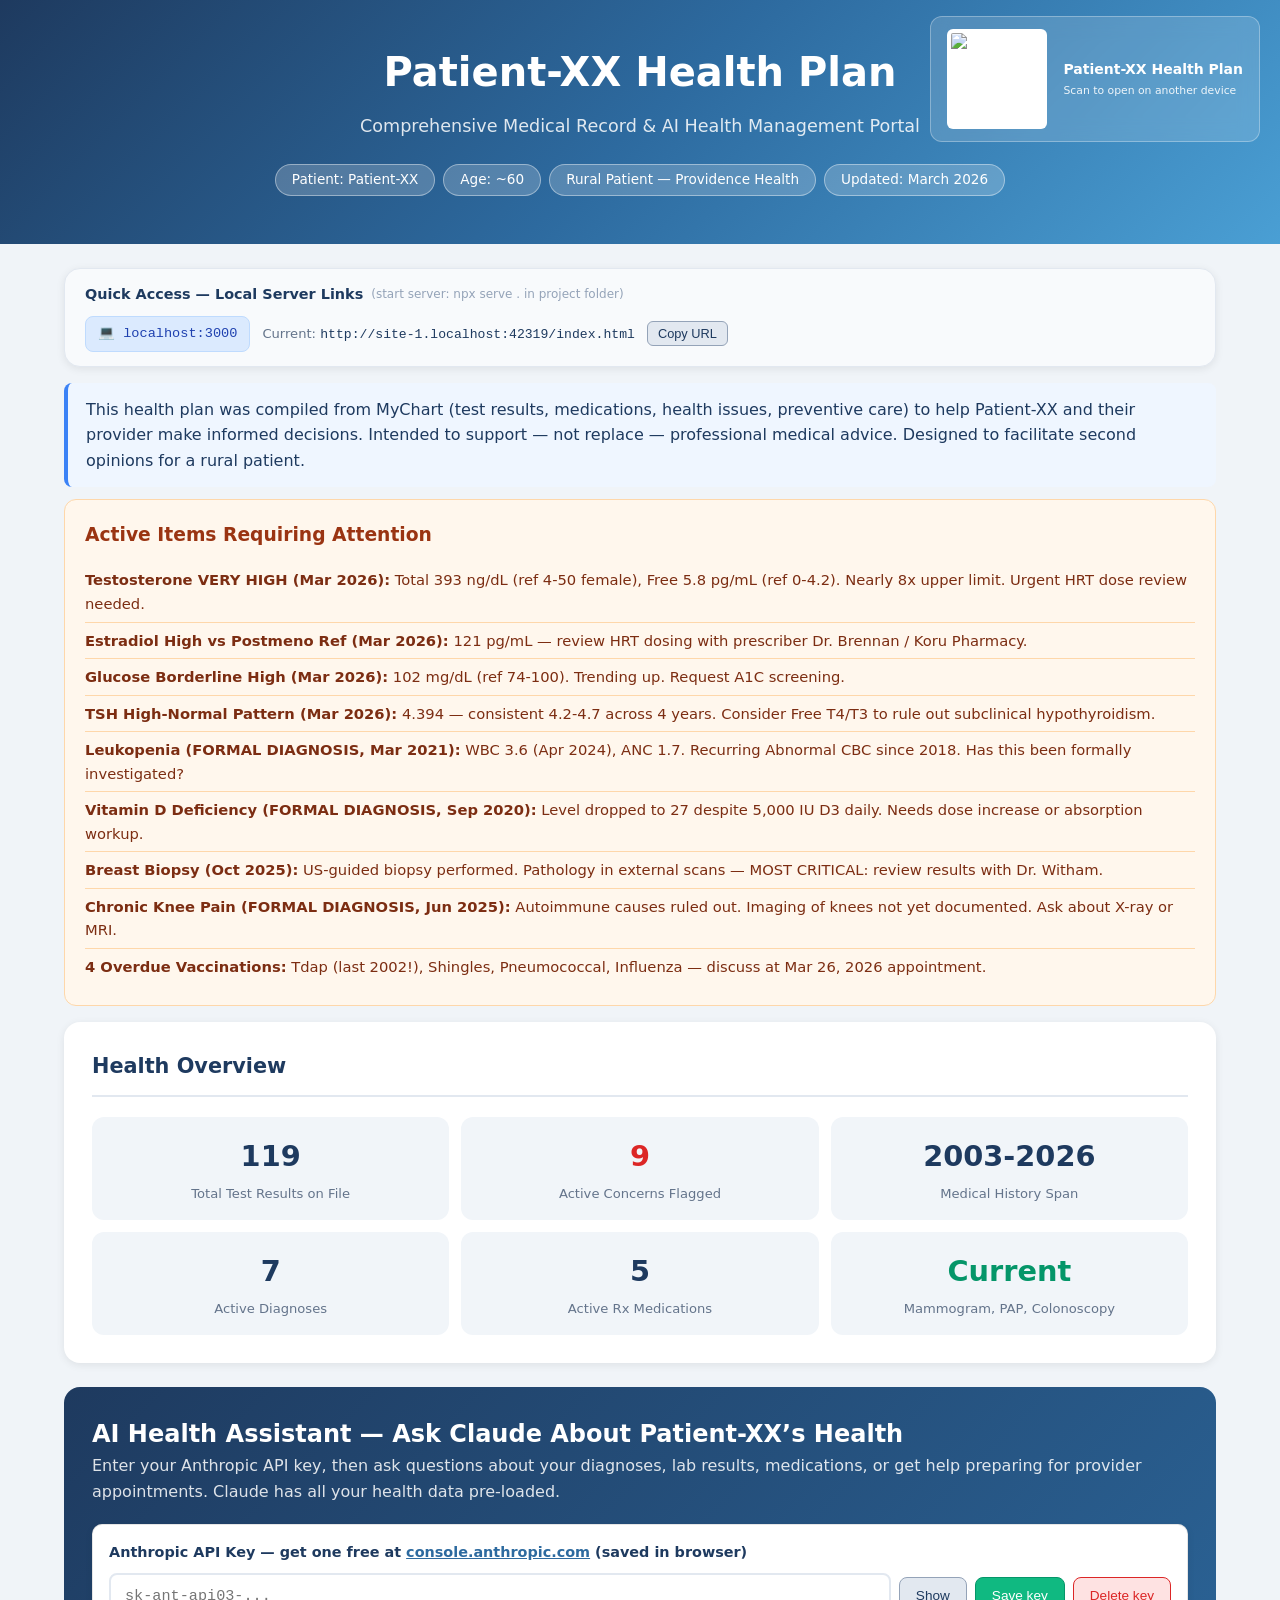
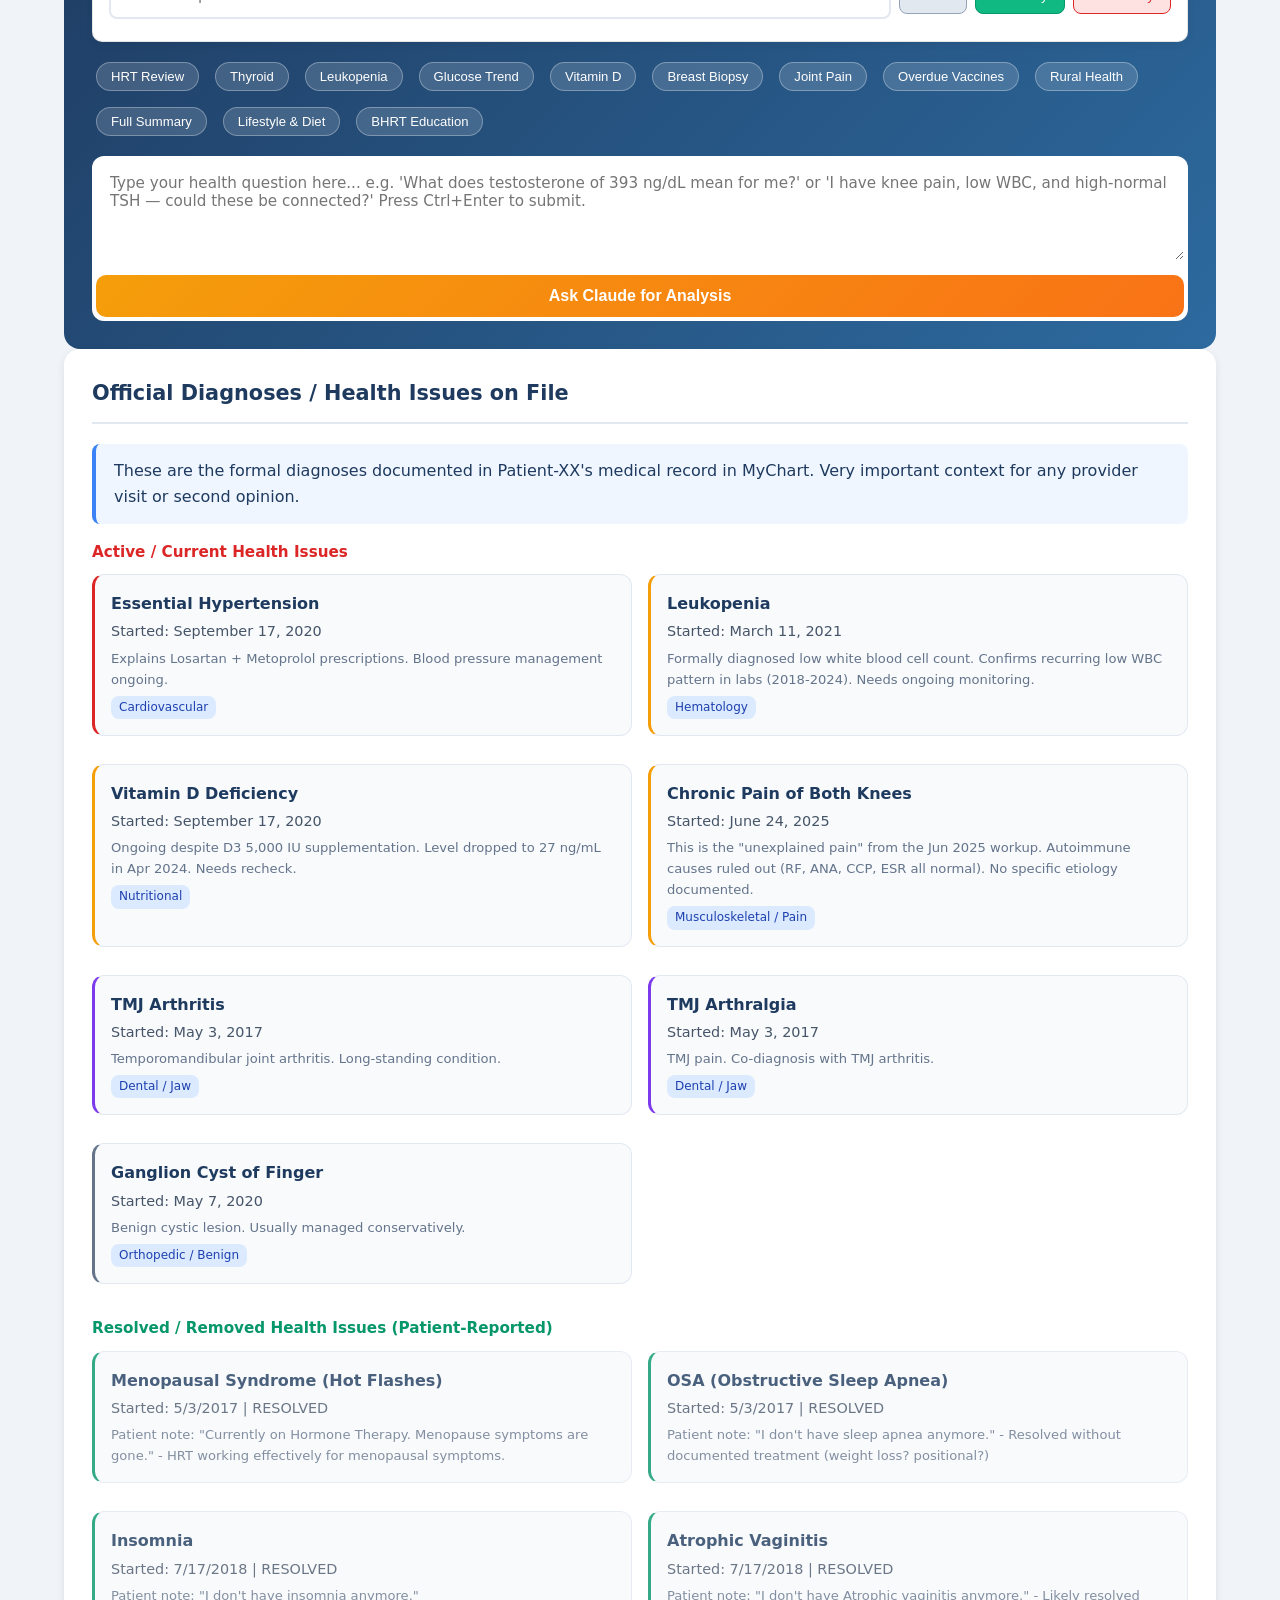
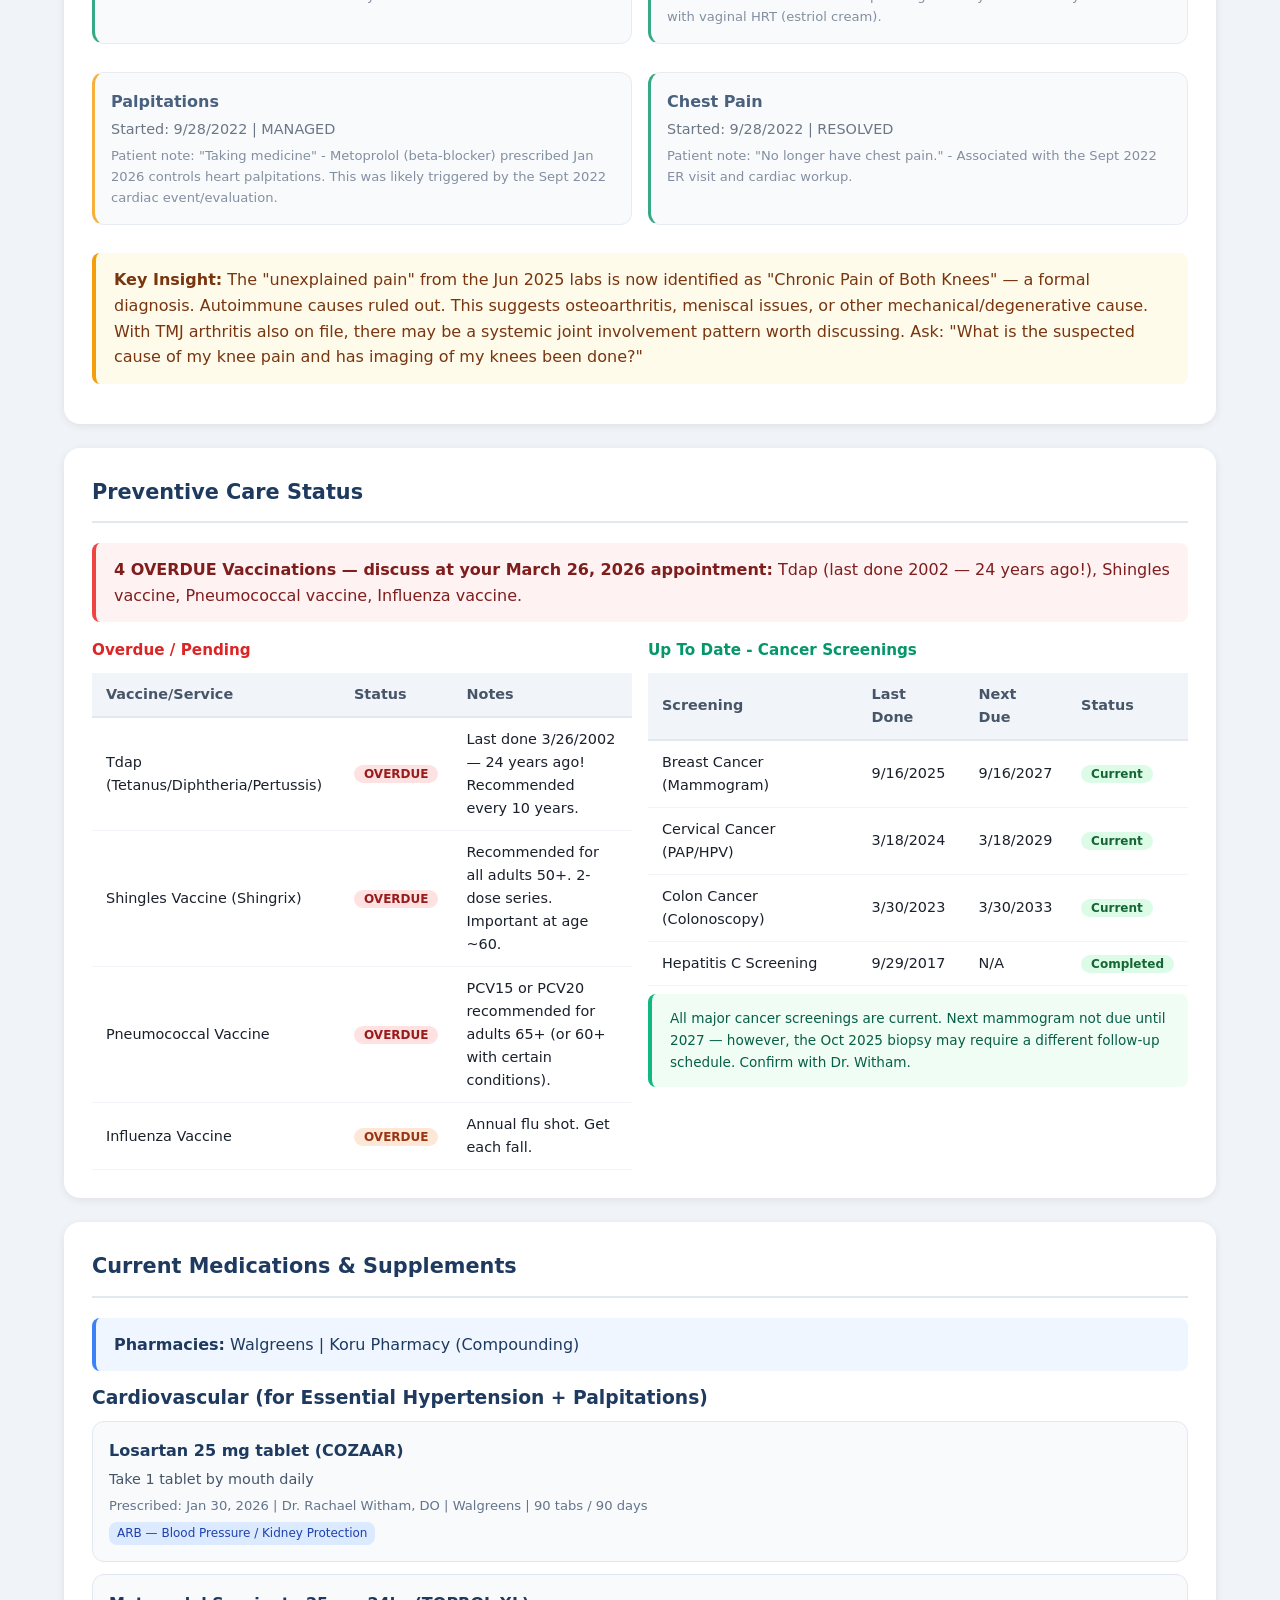
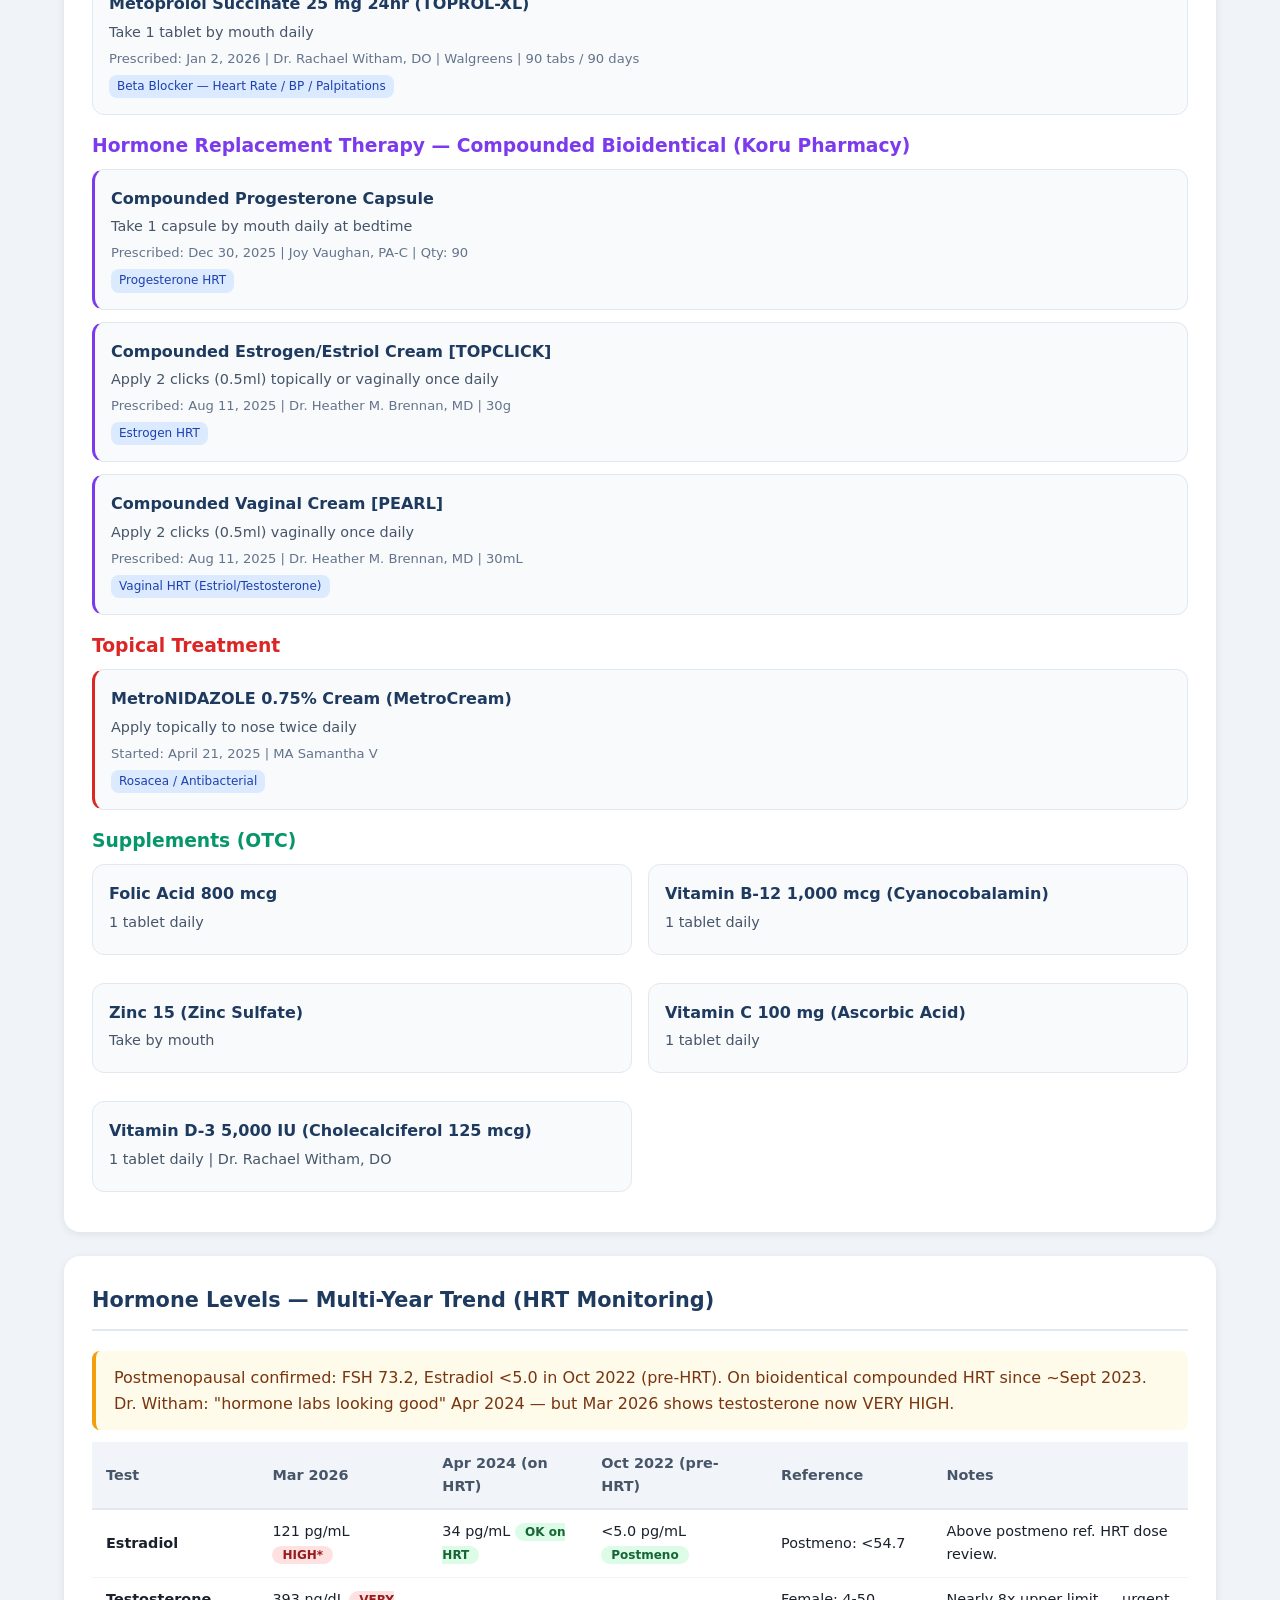
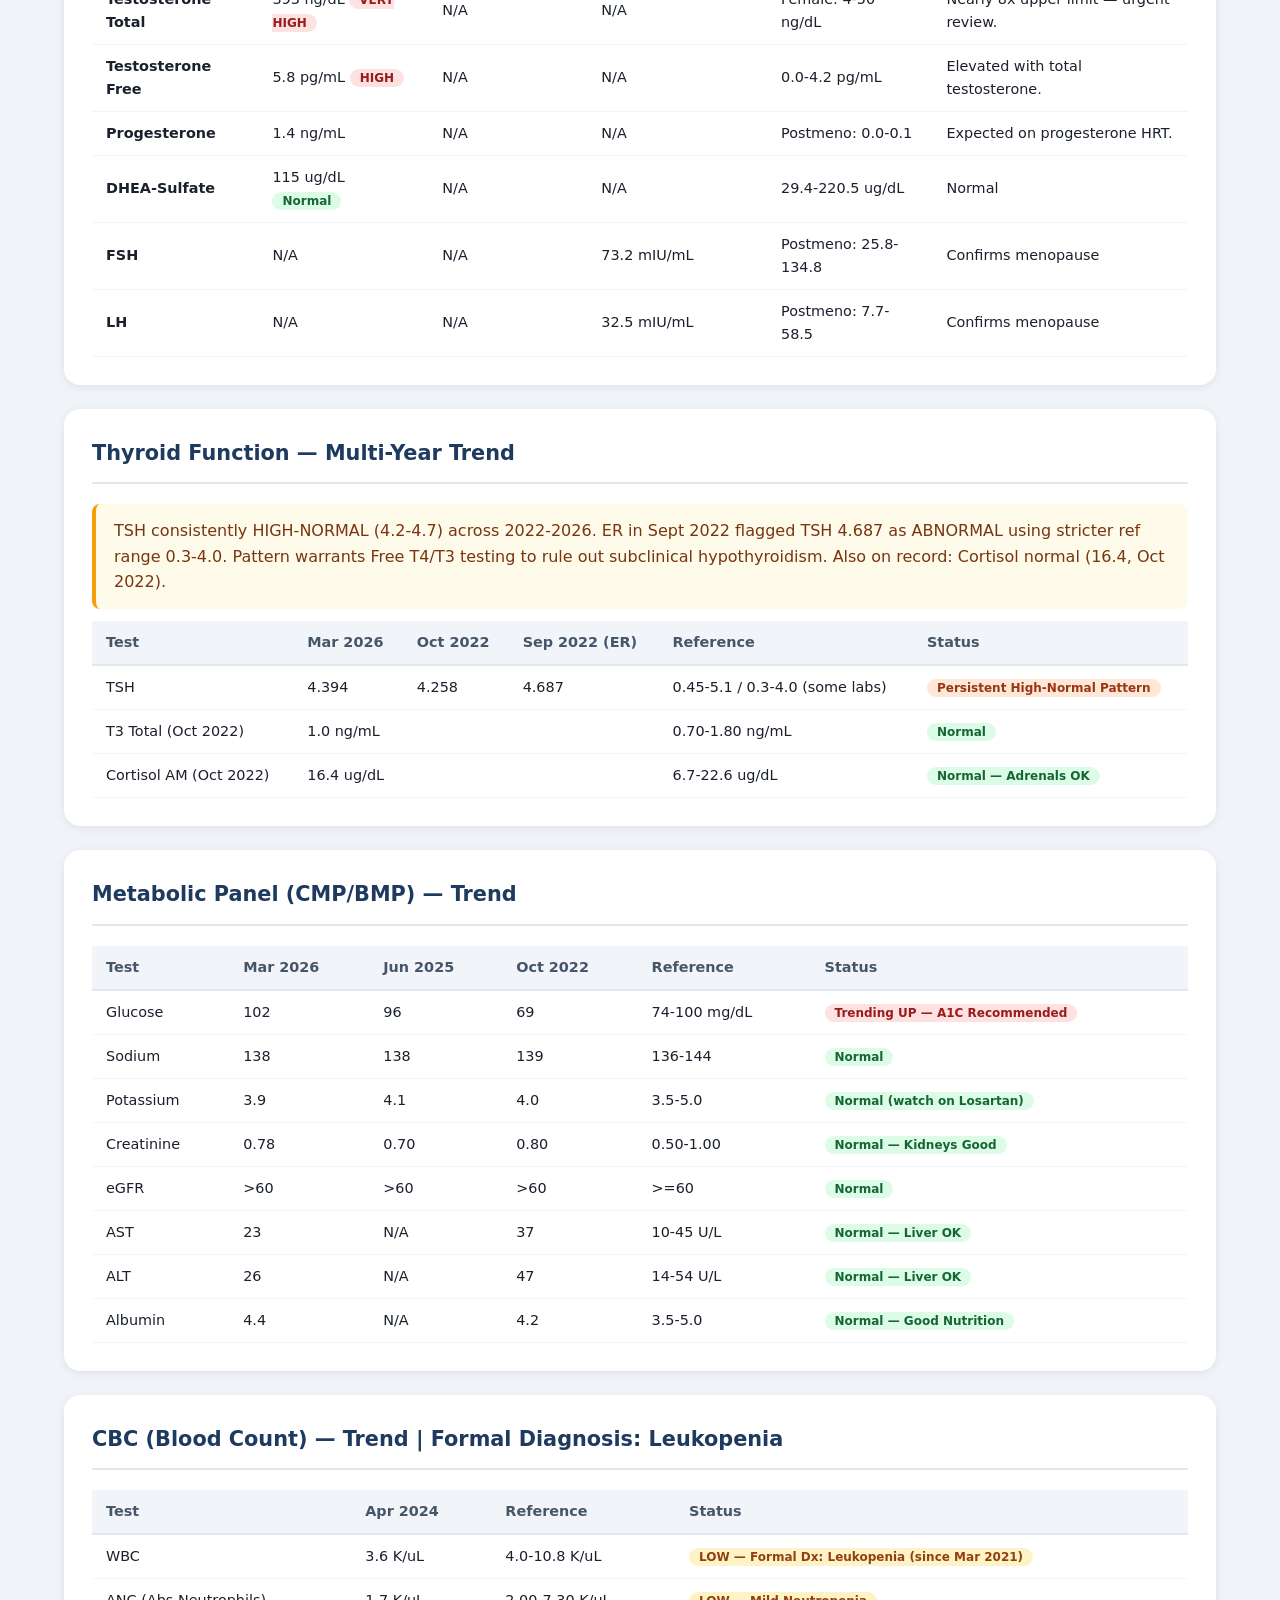
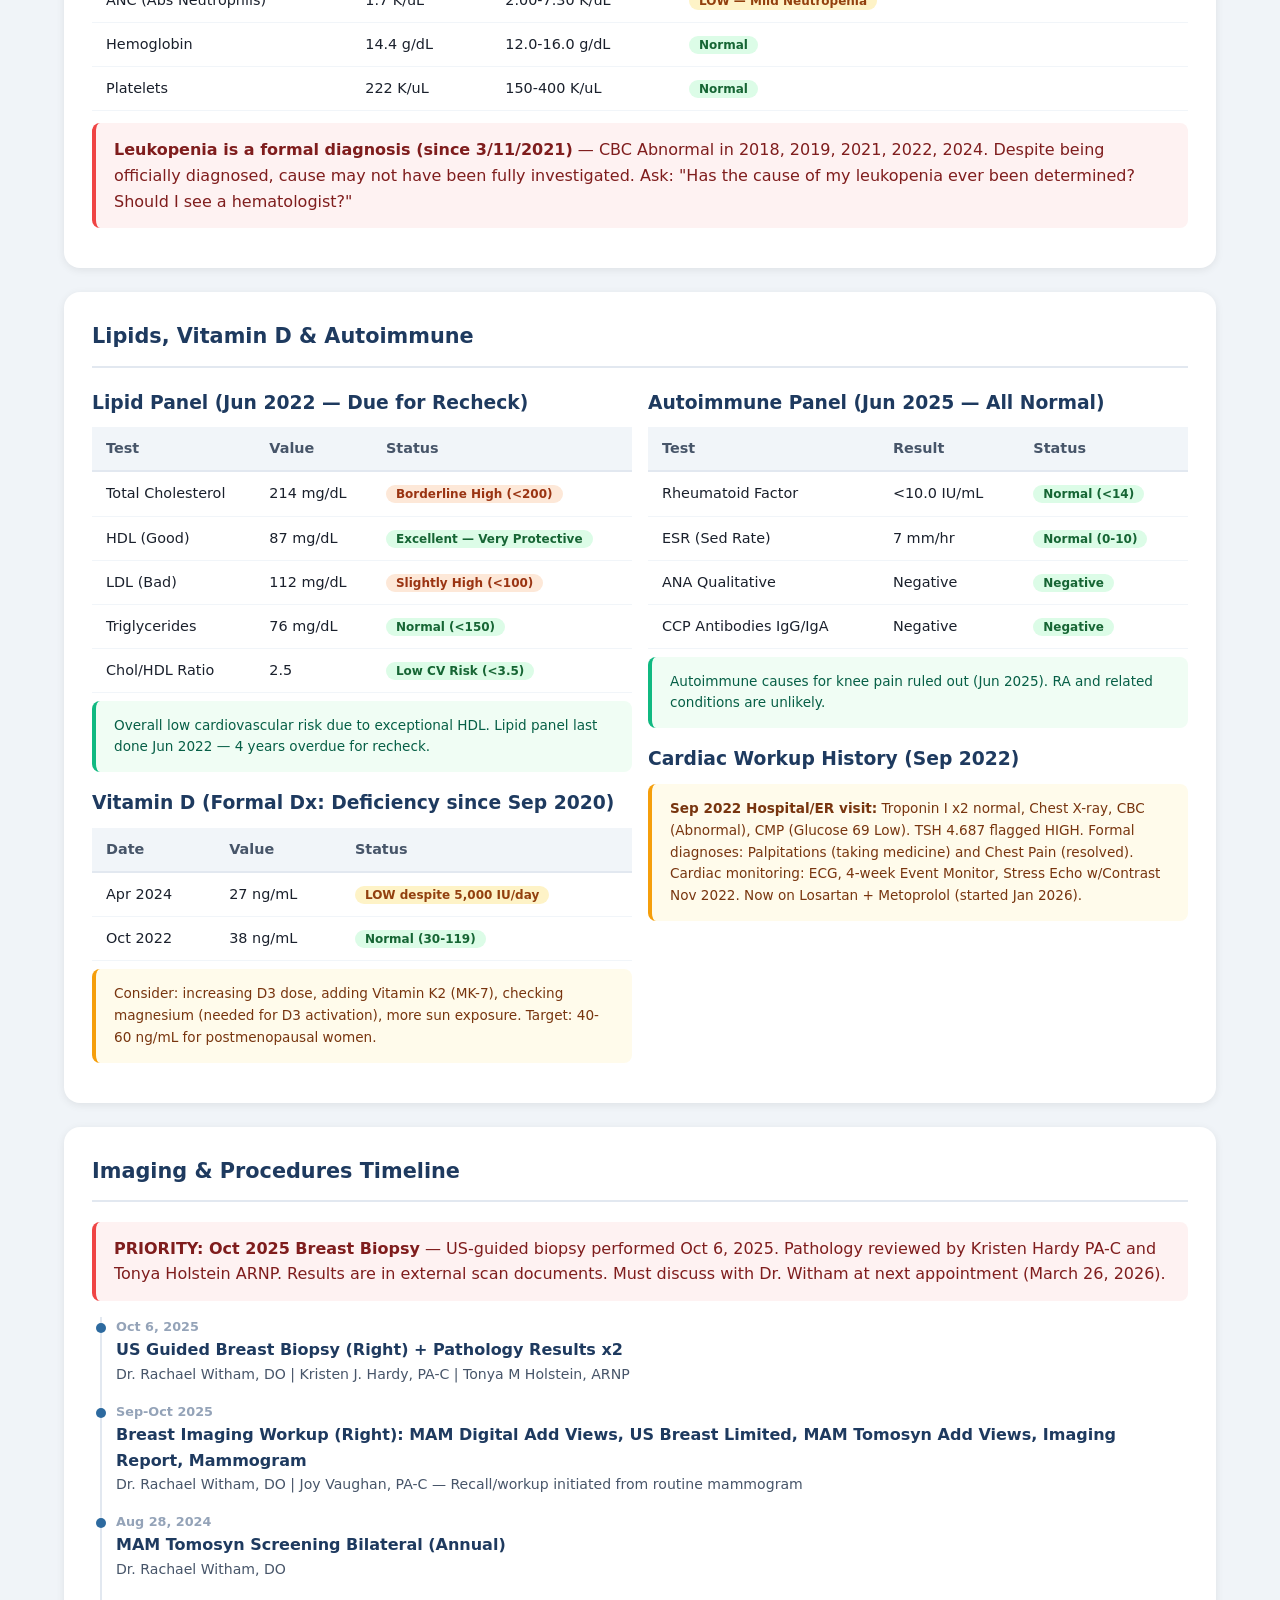
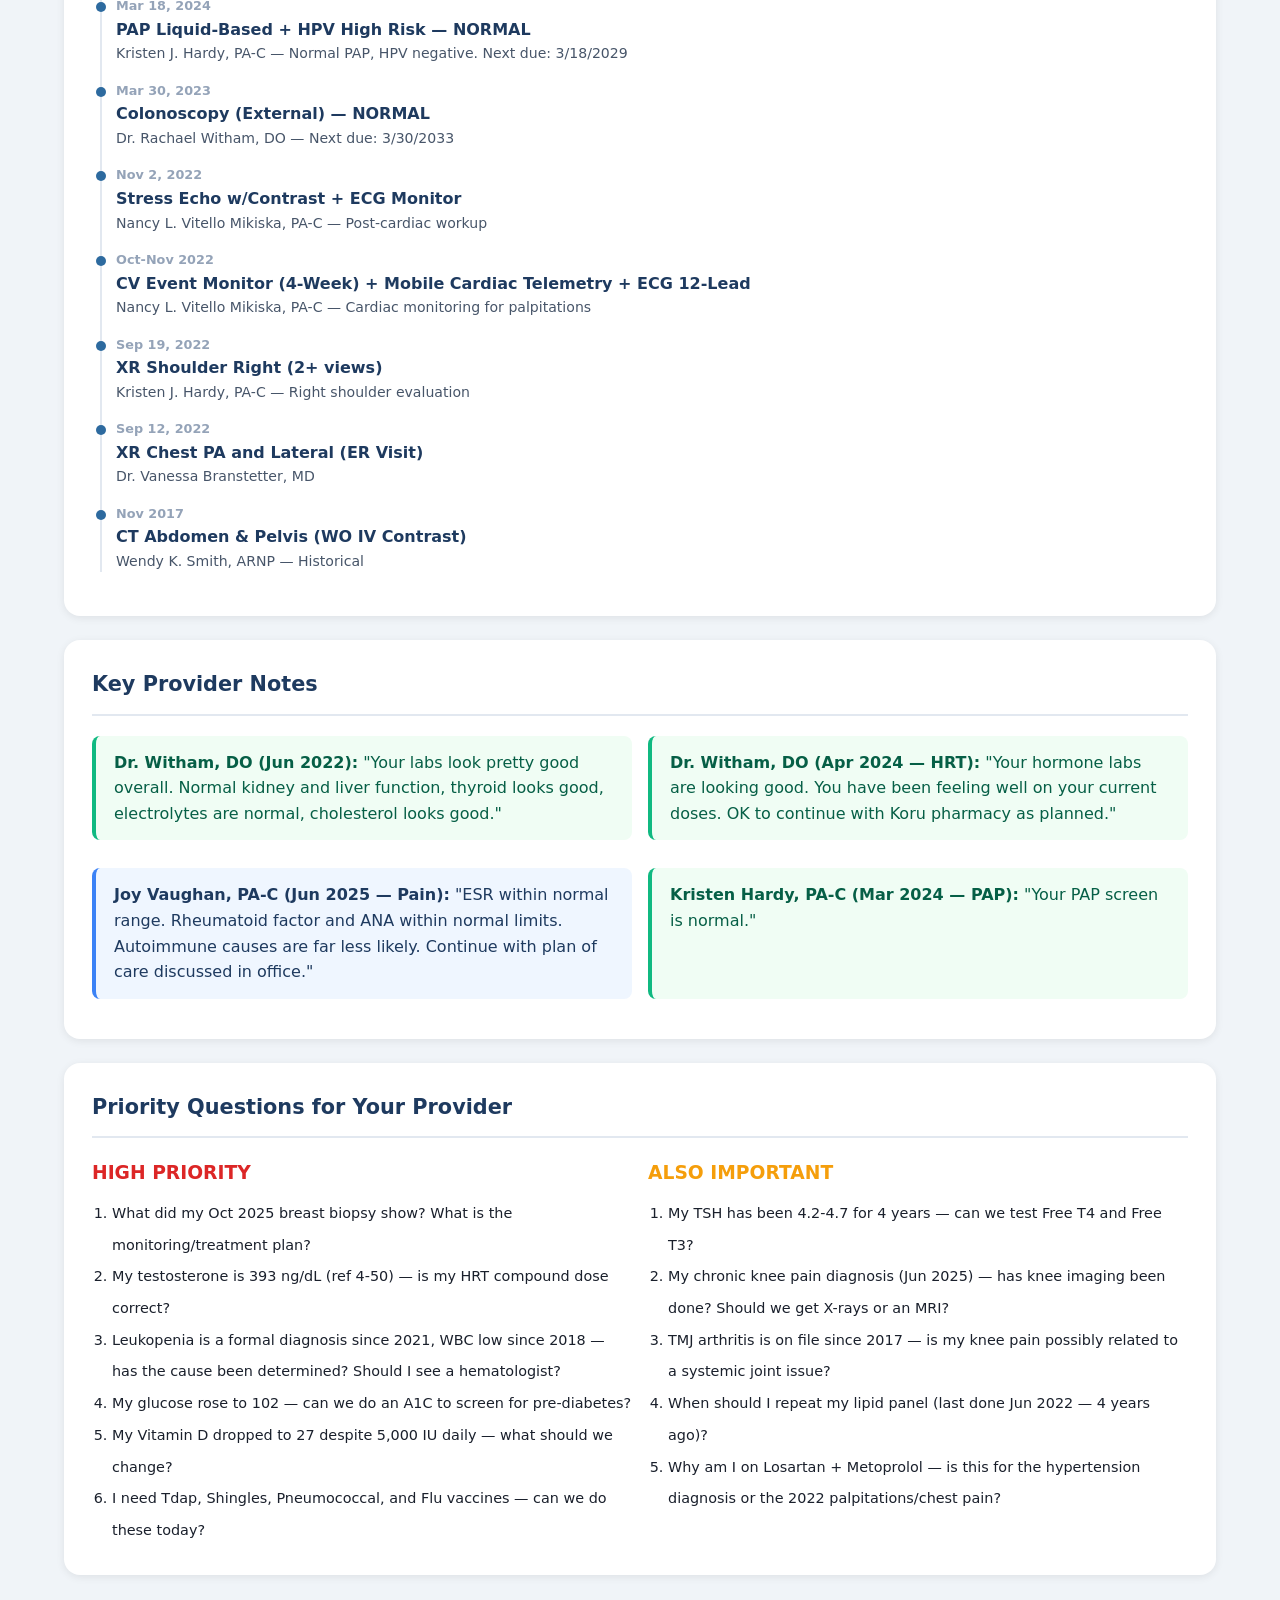
==== commit 9f038b2f: "Add Delete key button to API key box (2026-05-24) Clears the key from the input field, localStorage," ====
--- a/index.html
+++ b/index.html
@@ -64,6 +64,7 @@
 <input type="password" id="apiKey" placeholder="sk-ant-api03-..." autocomplete="off" tabindex="1" style="flex:1;min-width:200px;padding:12px 14px;border-radius:8px;border:2px solid #e2e8f0;font-size:.95rem;color:#1a202c;background:#fff;font-family:monospace" aria-label="API Key">
 <button type="button" id="apiKeyToggle" style="padding:10px 16px;border-radius:8px;border:1px solid #94a3b8;background:#e2e8f0;color:#1e3a5f;font-size:.85rem;cursor:pointer;white-space:nowrap">Show</button>
 <button type="button" id="apiKeySave" style="padding:10px 16px;border-radius:8px;border:1px solid #059669;background:#10b981;color:white;font-size:.85rem;cursor:pointer">Save key</button>
+<button type="button" id="apiKeyDelete" style="padding:10px 16px;border-radius:8px;border:1px solid #dc2626;background:#fee2e2;color:#dc2626;font-size:.85rem;cursor:pointer">Delete key</button>
 </div>
 <span id="apiKeyStatus" style="font-size:.8rem;color:#059669;margin-top:6px;display:block"></span>
 </div>
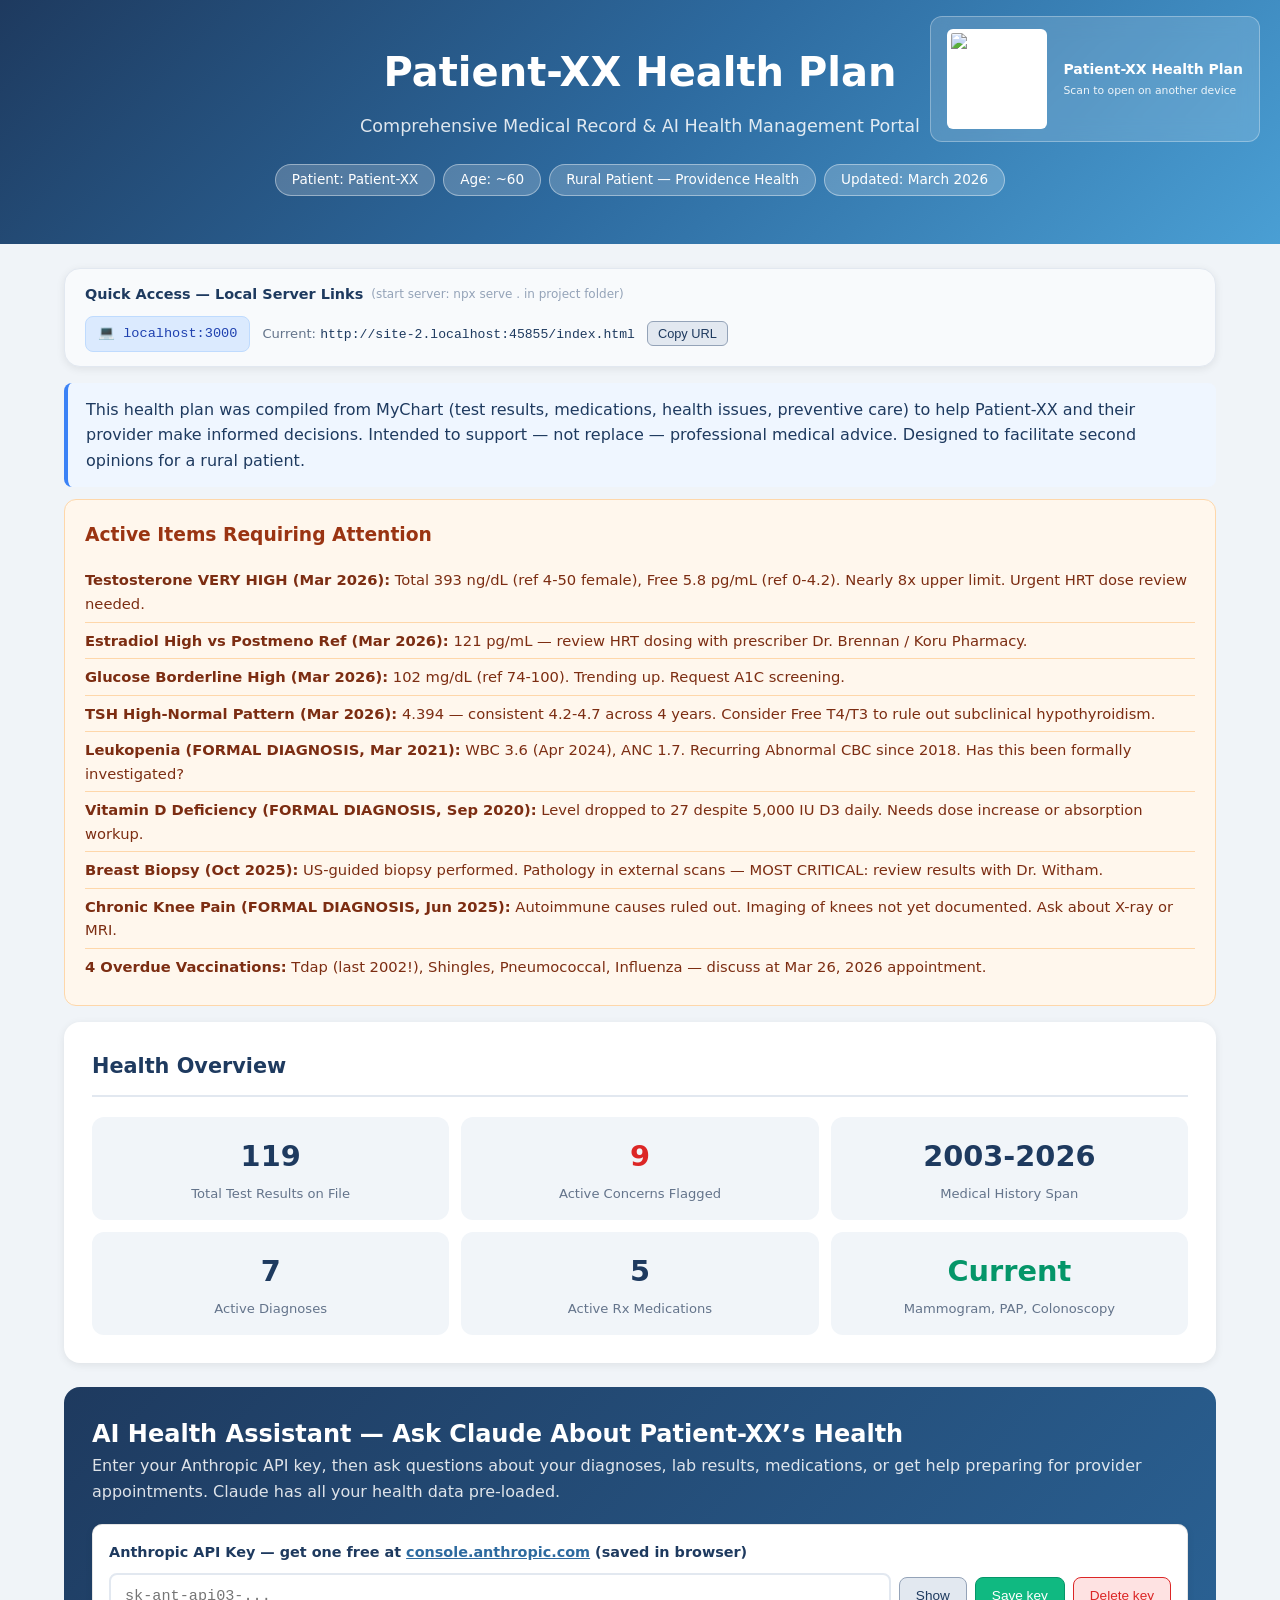
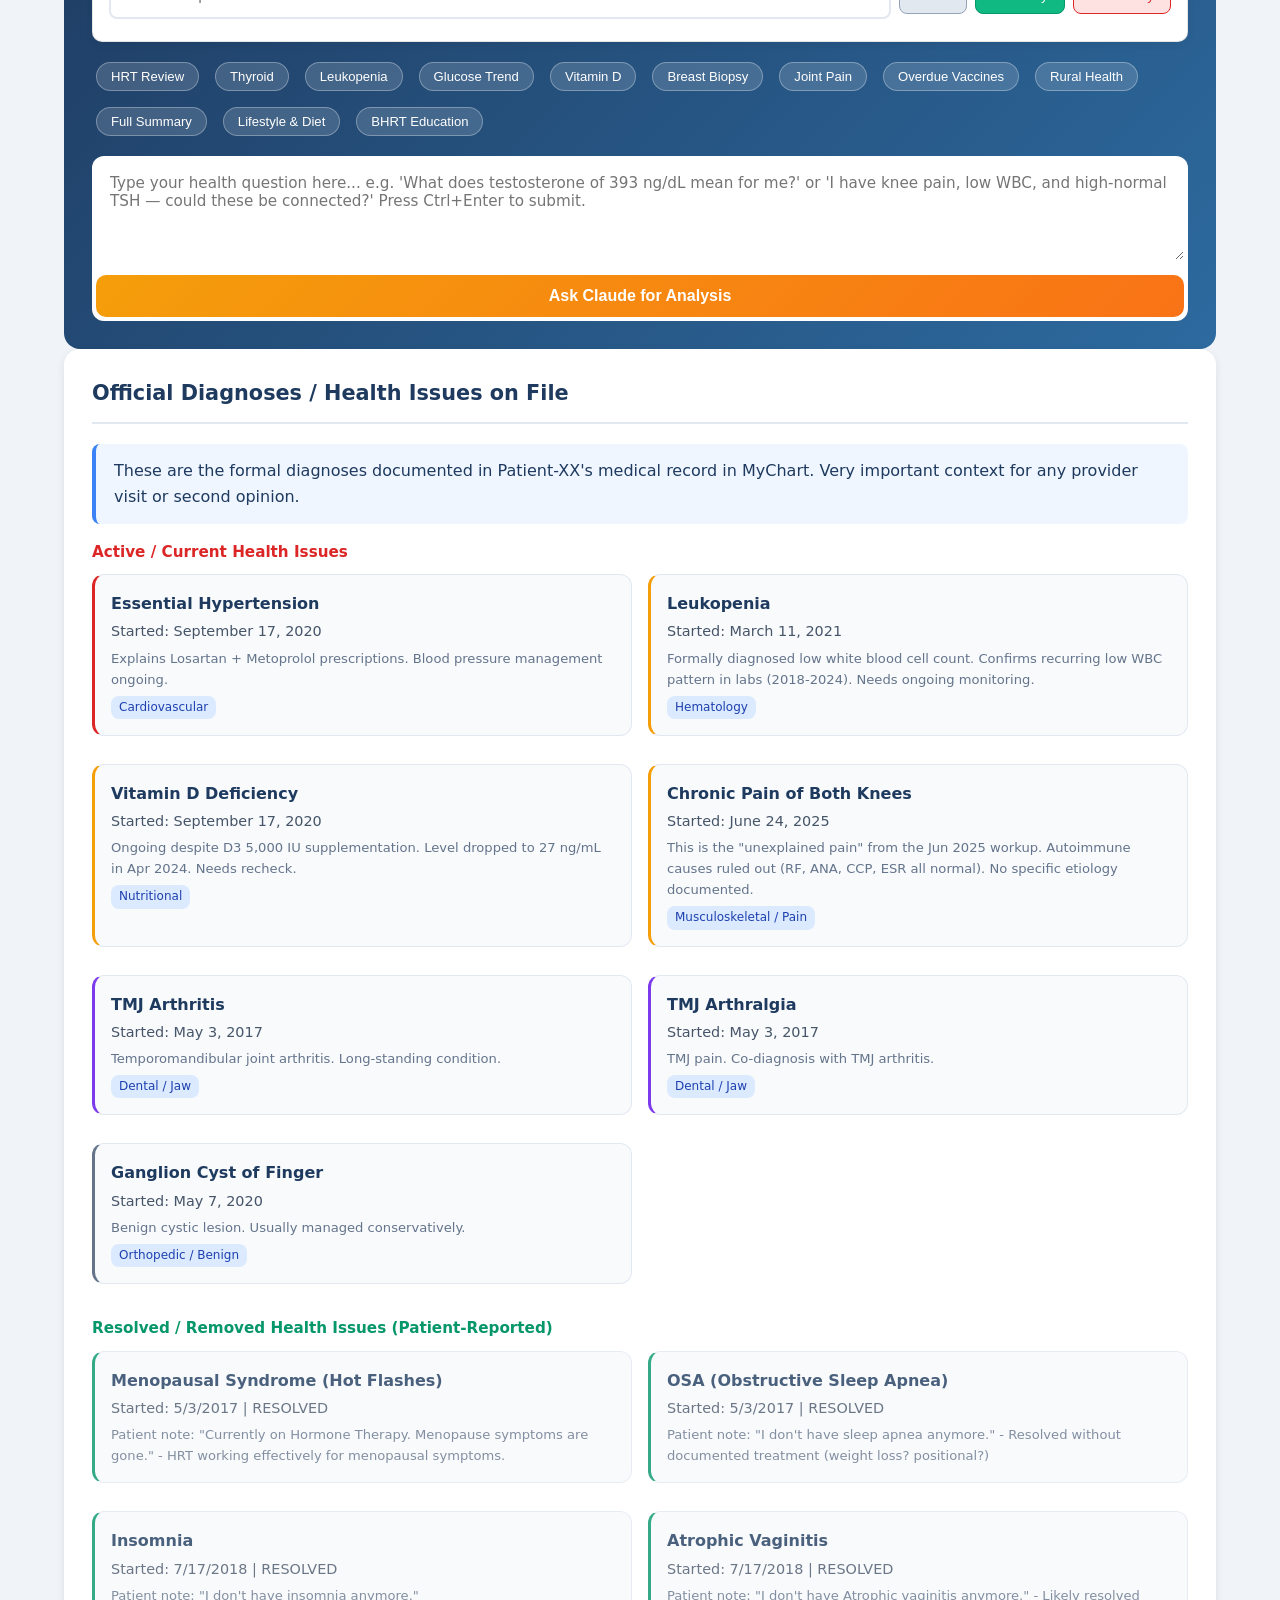
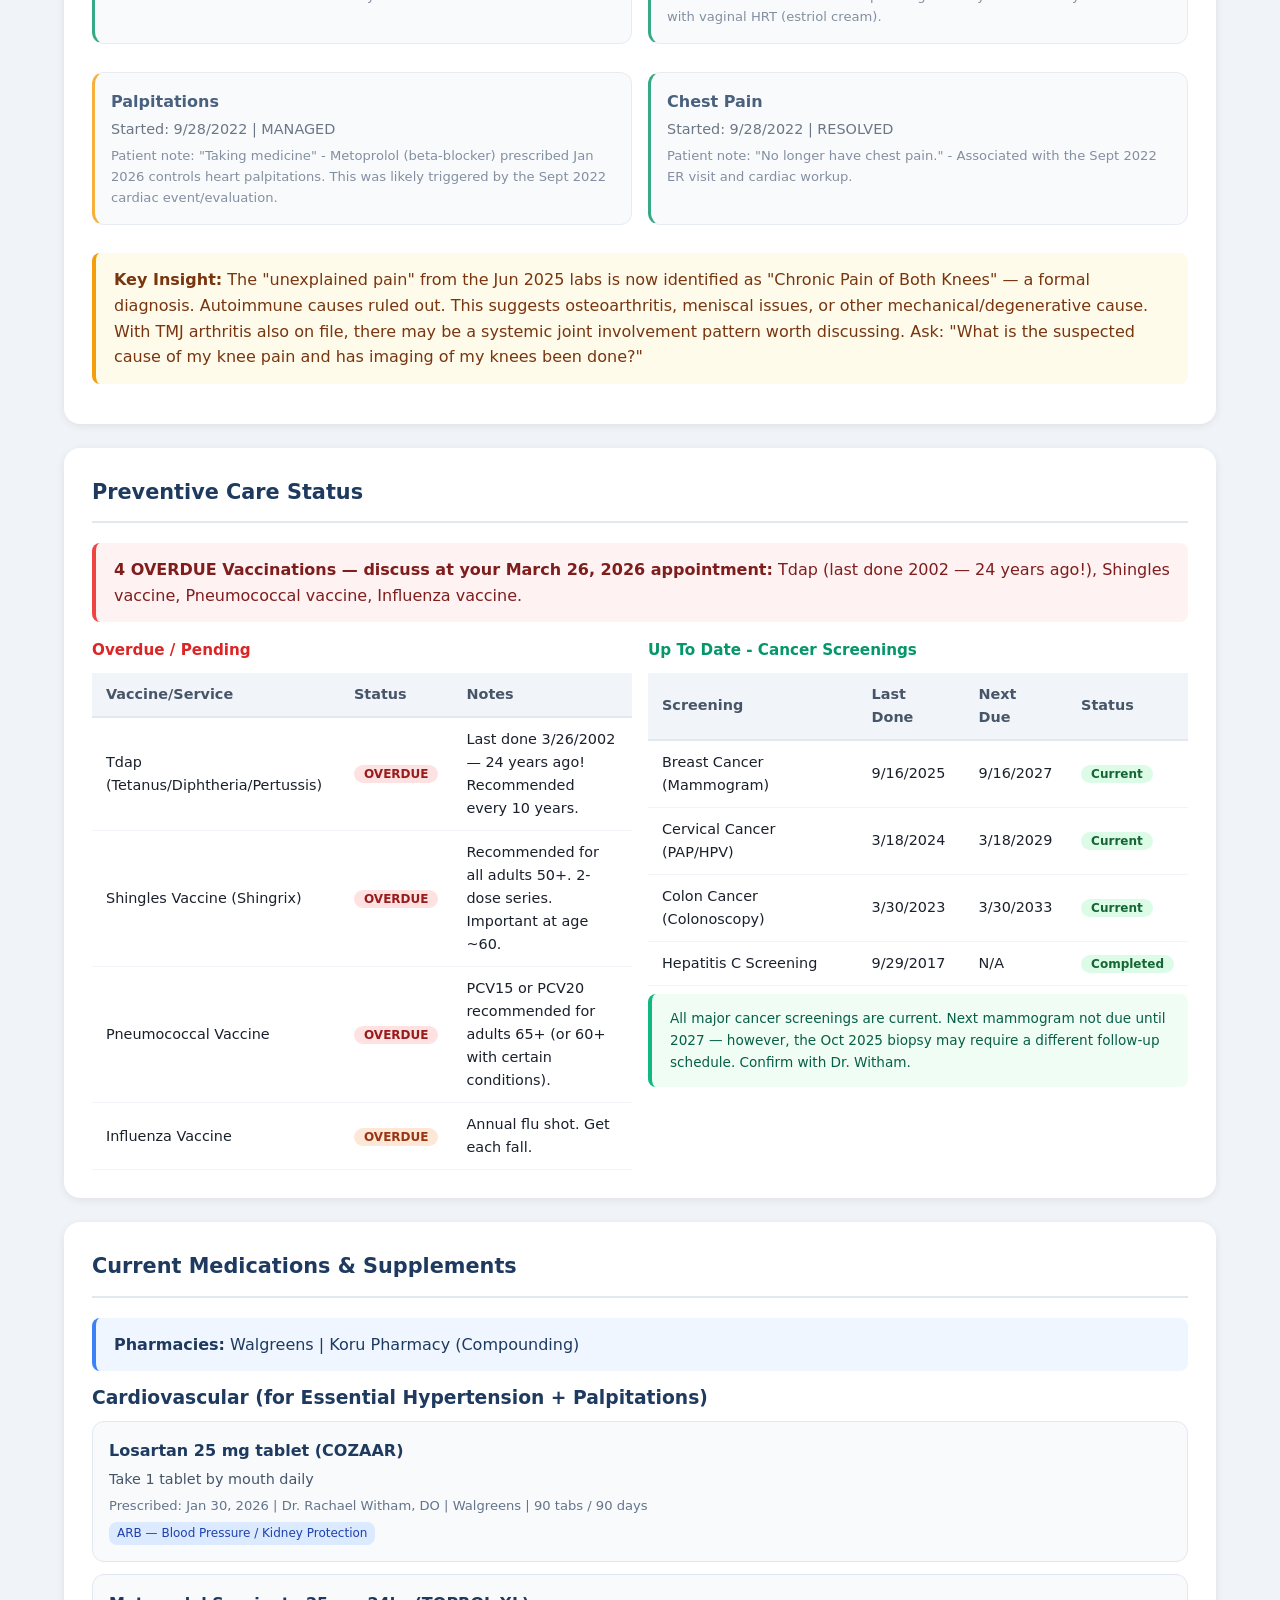
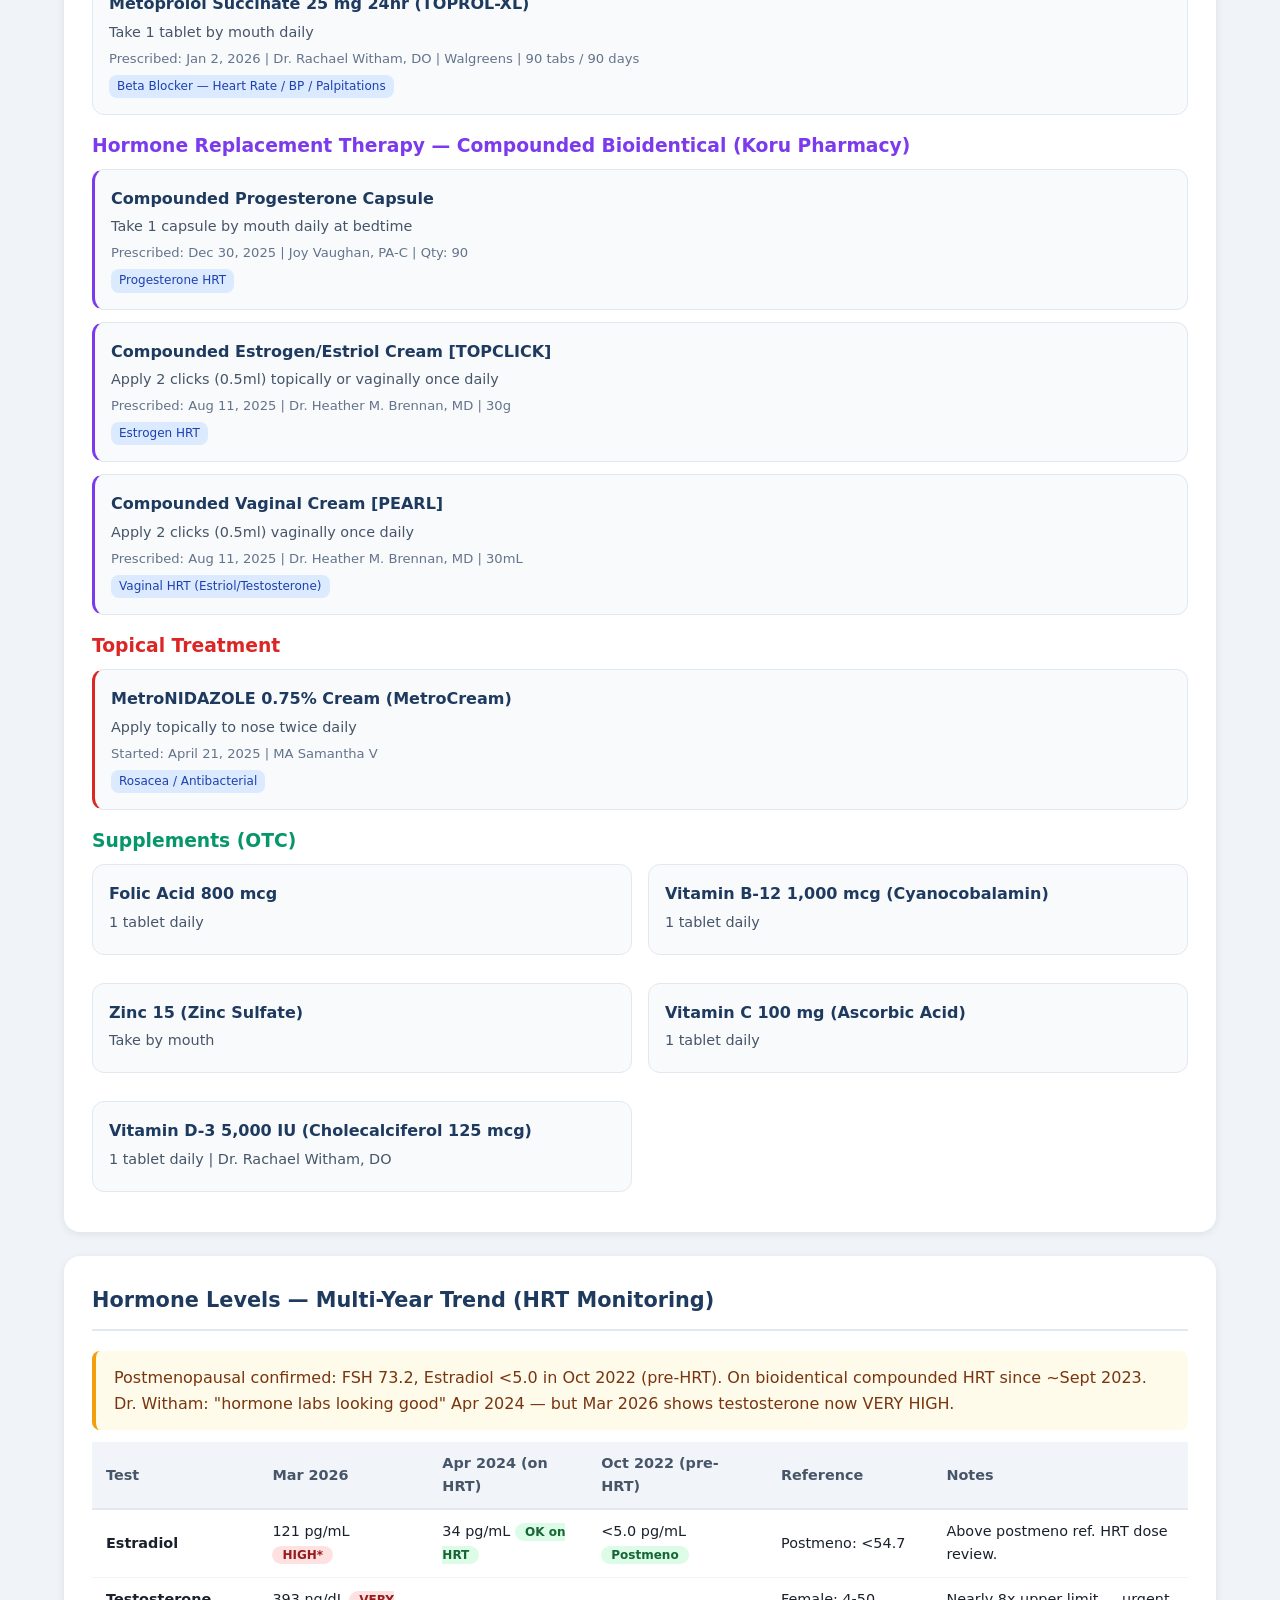
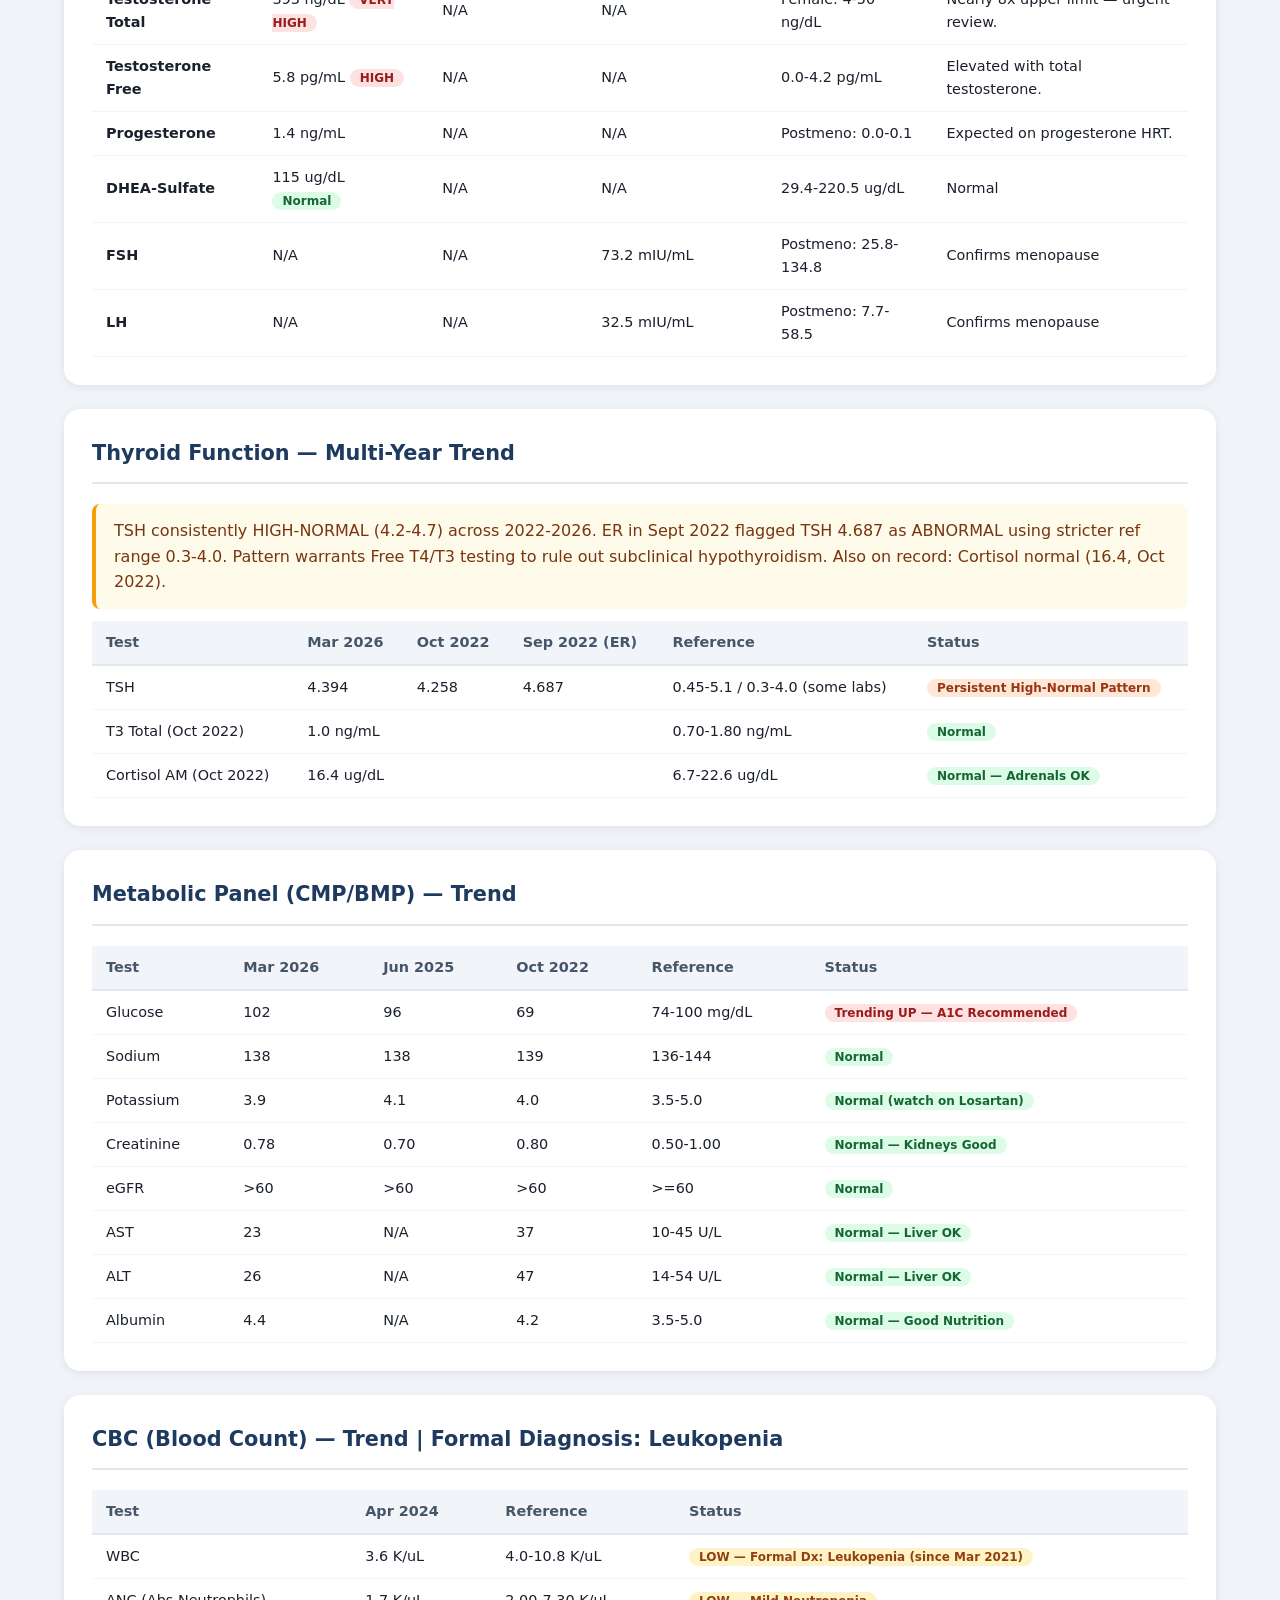
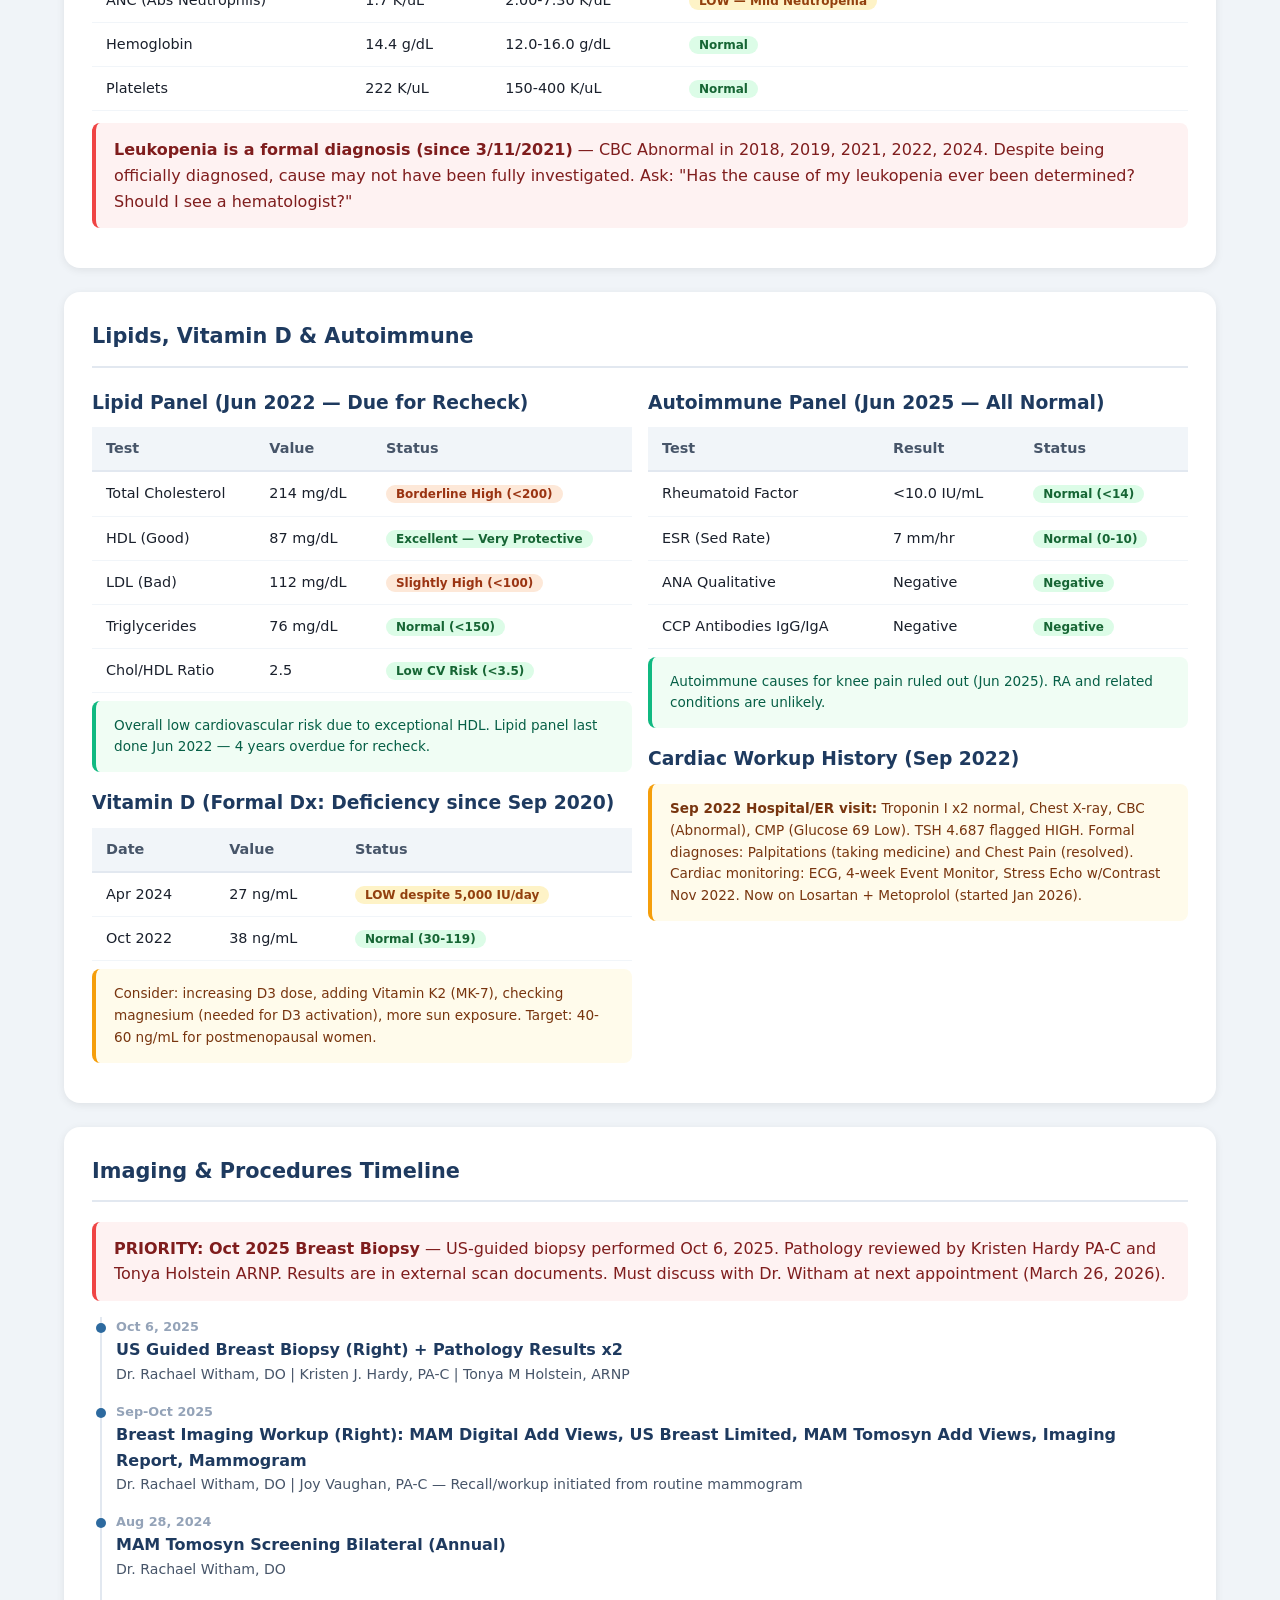
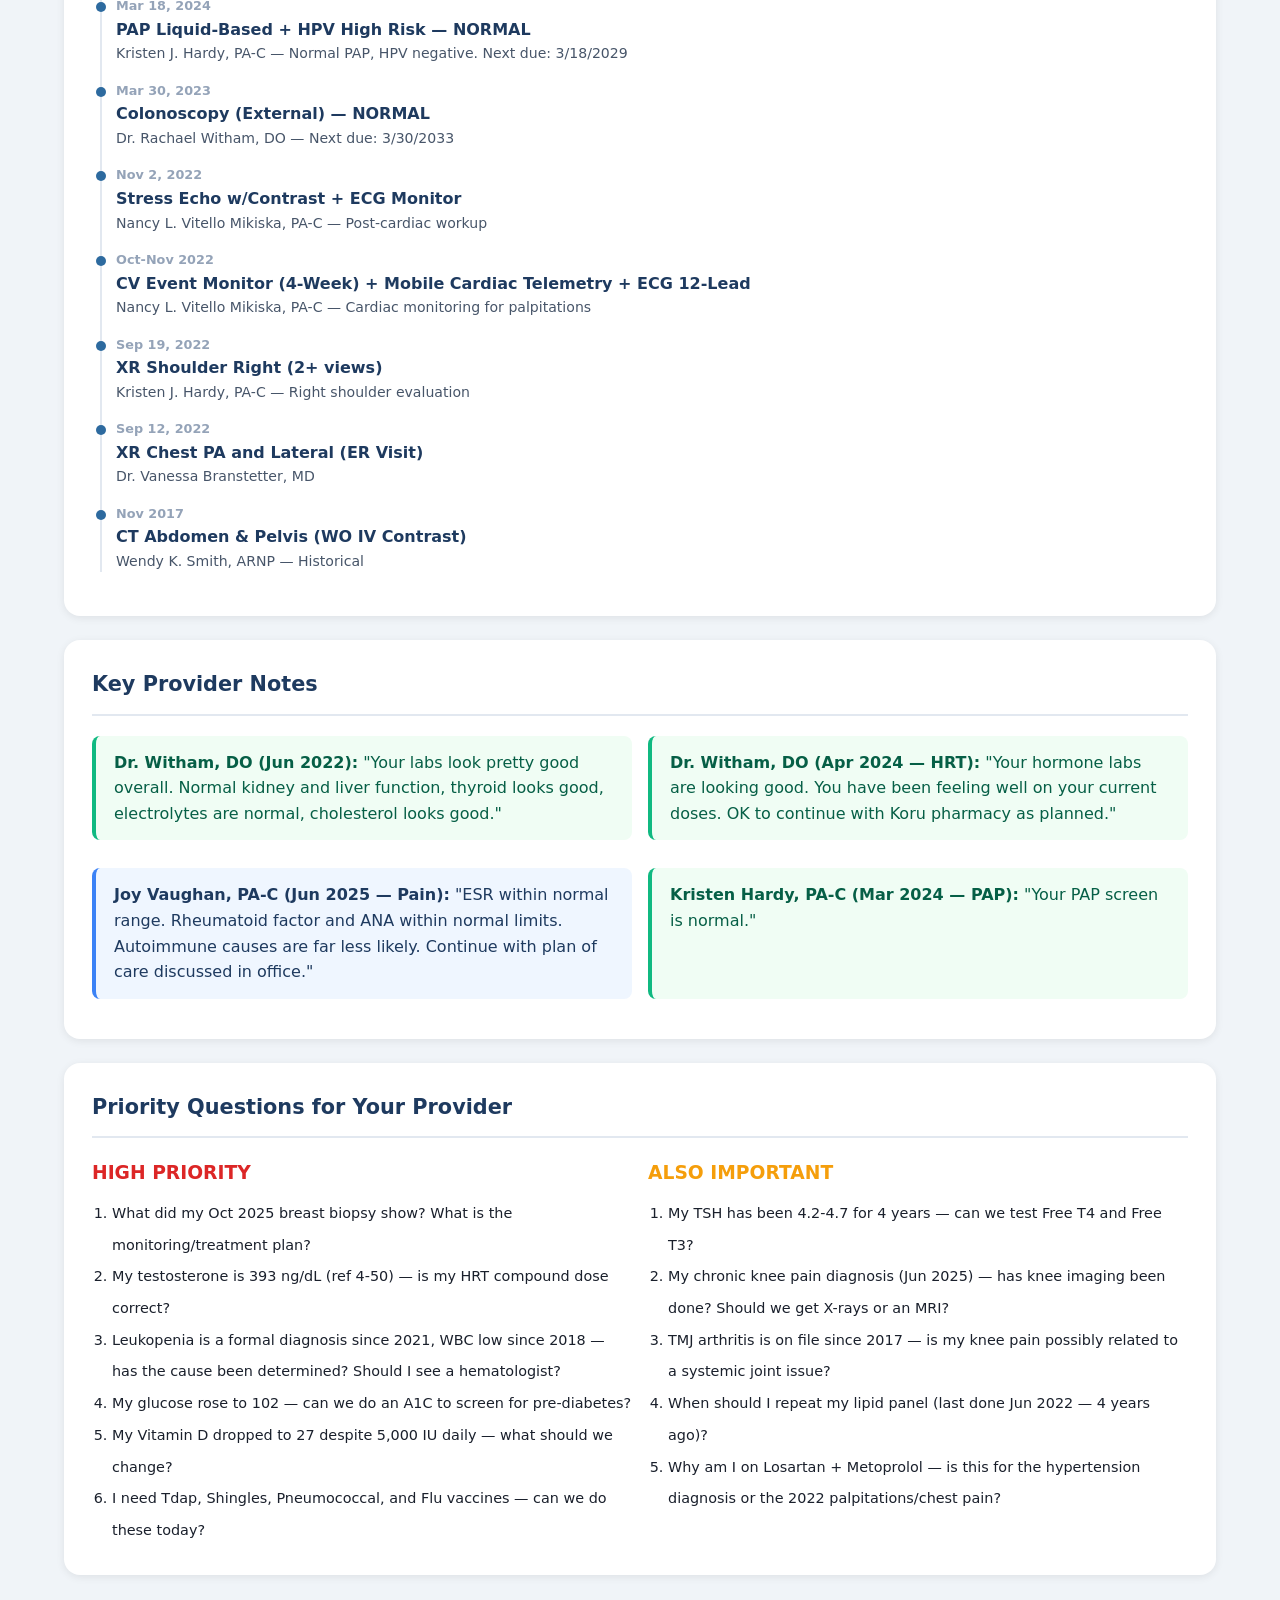
==== commit 415443b7: "Add RX.svg favicon to both HTML pages (2026-05-24) Co-Authored-By: Claude Sonnet 4.6 <noreply@anthro" ====
--- a/index.html
+++ b/index.html
@@ -3,6 +3,7 @@
 <head>
 <meta charset="UTF-8">
 <meta name="viewport" content="width=device-width, initial-scale=1.0">
+<link rel="icon" type="image/svg+xml" href="RX.svg">
 <title>Patient Health Plan</title>
 <link rel="stylesheet" href="styles.css">
 </head>
